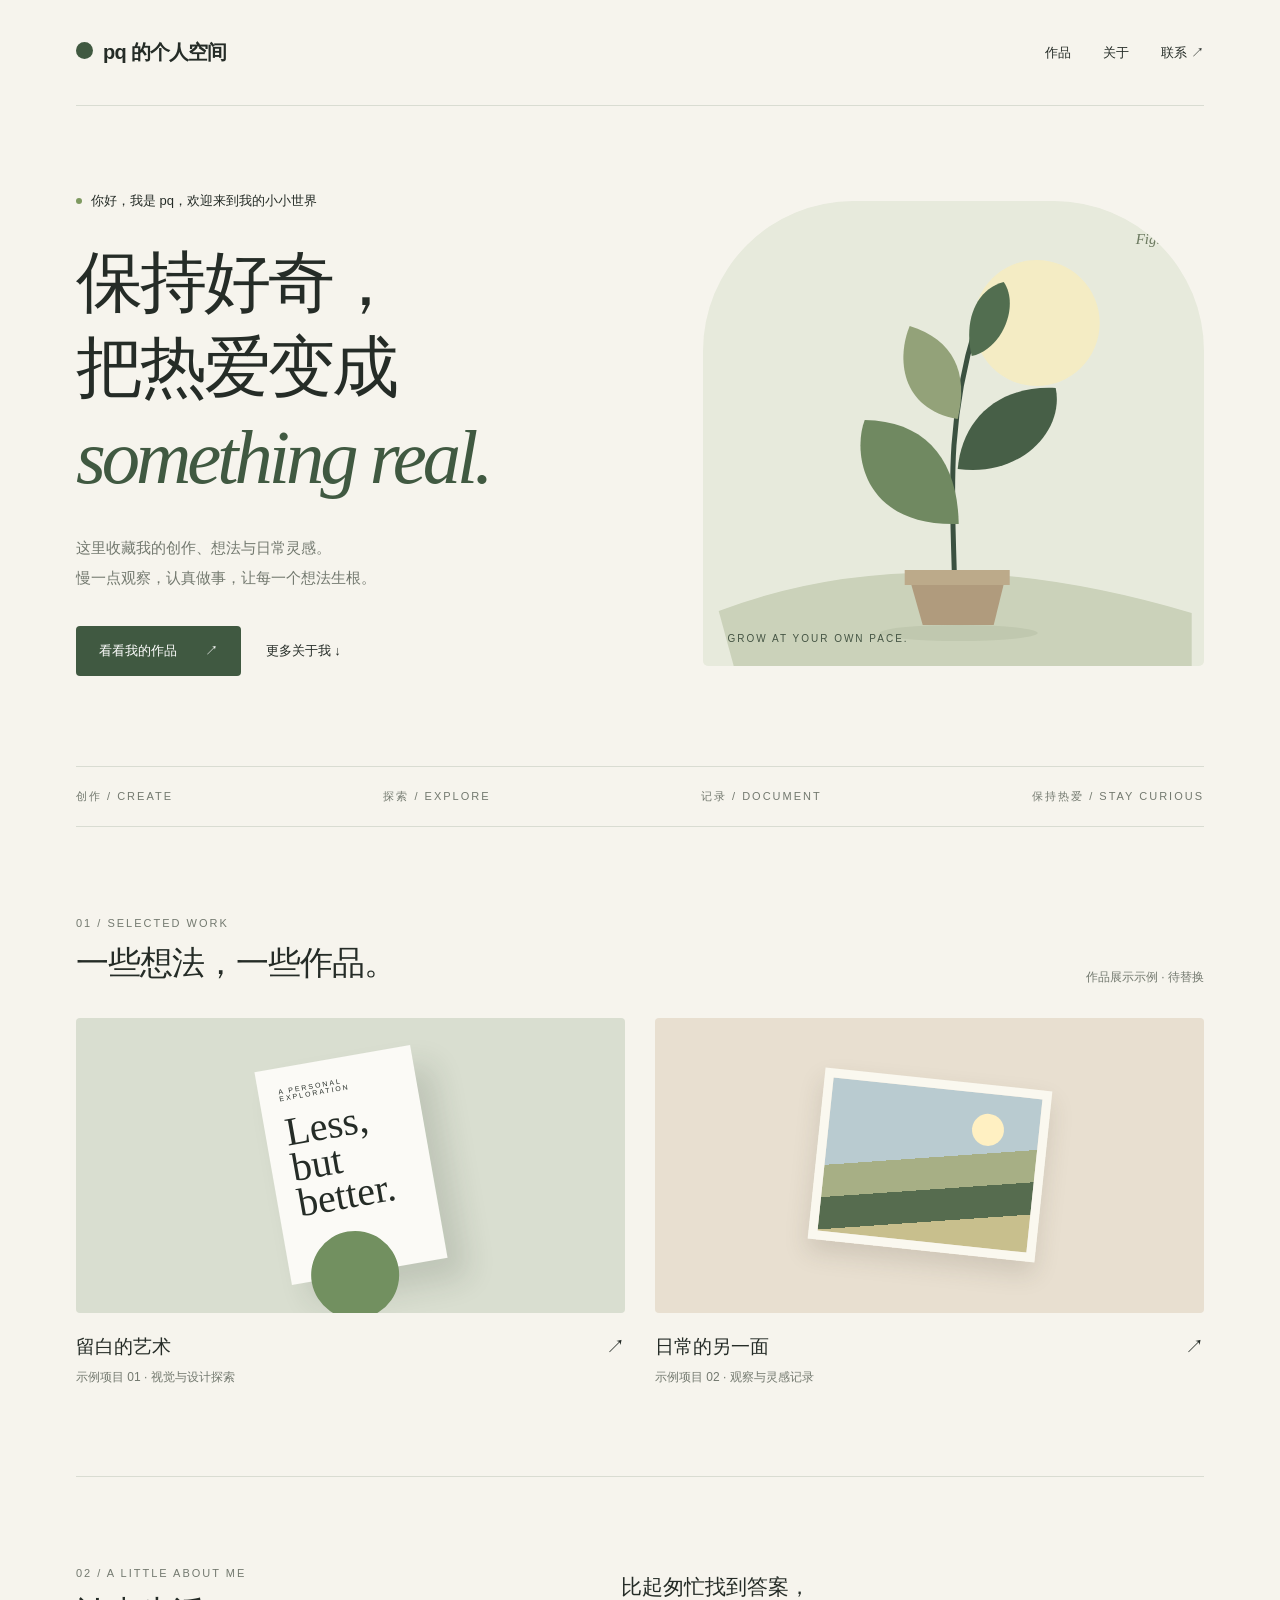
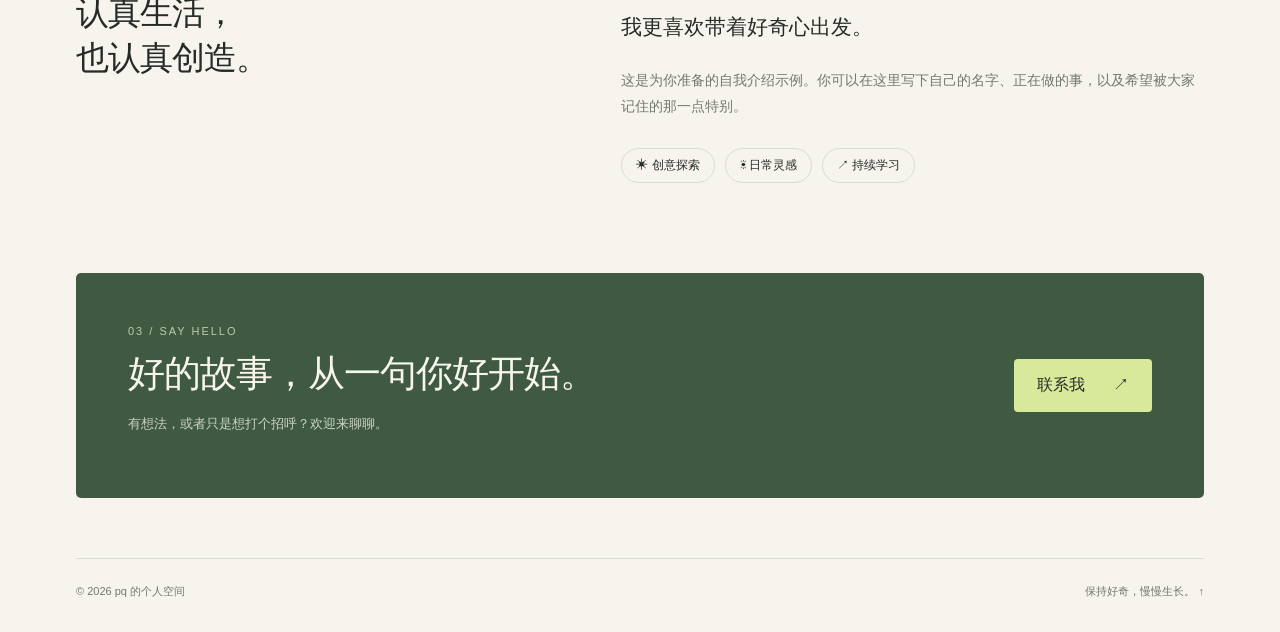
==== index.html @ da423356 "Add files via upload" ====
<!doctype html>
<html lang="zh-CN">
<head><meta charset="UTF-8"><meta name="viewport" content="width=device-width,initial-scale=1"><meta name="description" content="一个关于创作、探索与日常灵感的个人空间。"><title>pq 的个人空间 · 保持好奇</title>
<style>
:root{--paper:#f6f4ed;--ink:#252c27;--muted:#73796f;--line:#d9dcd2;--green:#405941;--lime:#d7e99a}*{box-sizing:border-box}html{scroll-behavior:smooth;scroll-padding-top:35px}body{margin:0;background:var(--paper);color:var(--ink);font-family:Arial,"PingFang SC","Microsoft YaHei",sans-serif}a{color:inherit;text-decoration:none}button{font:inherit;cursor:pointer}a:focus-visible,button:focus-visible{outline:3px solid #7b954c;outline-offset:5px}.wrap{max-width:1240px;margin:auto;padding:0 56px}header{height:106px;display:flex;align-items:center;justify-content:space-between;border-bottom:1px solid var(--line)}.brand{font-size:20px;font-weight:700;letter-spacing:-.8px}.brand span{display:inline-block;width:17px;height:17px;border-radius:50%;background:var(--green);margin-right:10px}nav{display:flex;gap:32px;font-size:13px}nav a:hover{color:#72934d}.hero{padding:86px 0 90px;display:grid;grid-template-columns:1.12fr 1fr;gap:65px;align-items:center}.eyebrow{font-size:11px;letter-spacing:2px;color:var(--muted)}.welcome{display:flex;align-items:center;gap:9px;margin-bottom:30px;font-size:13px}.dot{width:6px;height:6px;border-radius:50%;background:#7e9960}h1{font-weight:500;font-size:clamp(44px,5.2vw,68px);line-height:1.27;letter-spacing:-3px;margin:0 0 27px}h1 em{font-family:Georgia,serif;font-style:italic;color:var(--green);font-size:1.15em;letter-spacing:-4px}.intro{font-size:15px;line-height:1.95;color:var(--muted);max-width:385px}.actions{display:flex;align-items:center;gap:25px;margin-top:34px;font-size:13px}.primary{background:var(--green);color:white;padding:16px 23px;border-radius:4px}.primary:hover{background:#2f452f}.arrow{padding-left:24px}.art{position:relative;height:465px;background:#e7eadc;border-radius:150px 150px 5px 5px;overflow:hidden}.art svg{width:100%;height:100%;display:block}.art-label{position:absolute;bottom:22px;left:25px;font-size:10px;letter-spacing:2px;color:#445443}.art-number{position:absolute;right:25px;top:30px;font:italic 15px Georgia;color:#6b795f}.strip{display:flex;justify-content:space-between;border-top:1px solid var(--line);border-bottom:1px solid var(--line);padding:22px 0;color:var(--muted);font-size:11px;letter-spacing:2px}.section{padding:90px 0}.heading{display:flex;align-items:end;justify-content:space-between;margin-bottom:32px}h2{font-size:33px;font-weight:500;letter-spacing:-1px;margin:12px 0 0}.note{color:var(--muted);font-size:12px}.projects{display:grid;grid-template-columns:1fr 1fr;gap:30px}.project{background:none;border:0;padding:0;text-align:left;color:inherit}.cover{height:295px;position:relative;overflow:hidden;border-radius:4px;transition:transform .3s}.project:hover .cover{transform:translateY(-5px)}.cover-one{background:#d9ded0;display:grid;place-items:center}.poster{background:#fbfaf6;width:158px;height:216px;transform:rotate(-10deg);padding:20px;box-shadow:18px 22px 30px #25332524}.poster .tiny{font-size:7px;letter-spacing:2px}.poster strong{font:40px/.9 Georgia;display:block;margin-top:13px;font-weight:400}.poster .circle{width:88px;height:88px;border-radius:50%;background:#729060;margin-top:18px}.cover-two{background:#e8dfd0;display:grid;place-items:center}.landscape{width:228px;height:172px;border:9px solid #faf8ef;box-shadow:0 12px 25px #433b3226;transform:rotate(6deg);background:linear-gradient(170deg,#b9cbd0 0 46%,#a7af85 46% 63%,#566c4f 63% 80%,#c8bf8d 80%);position:relative}.sun{position:absolute;width:32px;height:32px;background:#fff0c2;border-radius:50%;top:20px;right:35px}.p-title{display:flex;justify-content:space-between;margin:21px 0 9px;font-size:19px}.meta{font-size:12px;color:var(--muted)}.about{display:grid;grid-template-columns:1fr 1.2fr;gap:60px;border-top:1px solid var(--line)}.about-copy{font-size:21px;line-height:1.9;margin:0}.about-copy small{display:block;font-size:14px;color:var(--muted);margin-top:20px}.tags{display:flex;gap:10px;flex-wrap:wrap;margin-top:28px}.tags span{font-size:12px;border:1px solid var(--line);padding:8px 14px;border-radius:30px}.contact{background:var(--green);border-radius:5px;color:#f7f6ec;padding:52px;display:flex;align-items:center;justify-content:space-between;margin-bottom:60px}.contact h2{font-size:37px;margin-bottom:16px}.contact p{font-size:13px;color:#cbd5c4}.contact button{background:var(--lime);color:var(--ink);padding:16px 23px;border:0;border-radius:4px;white-space:nowrap}.contact .eyebrow{color:#bcccb0}footer{padding:25px 0 33px;display:flex;justify-content:space-between;font-size:11px;color:var(--muted);border-top:1px solid var(--line)}dialog{border:1px solid var(--line);border-radius:12px;padding:36px;max-width:500px;width:calc(100% - 40px);background:var(--paper);color:var(--ink)}dialog::backdrop{background:#17201880;backdrop-filter:blur(5px)}dialog h2{font-size:25px}dialog p{font-size:15px;line-height:1.9;color:var(--muted)}.close{float:right;border:0;background:transparent;font-size:25px}.demo{font-size:11px;letter-spacing:1px;color:var(--muted)}@media(max-width:760px){.wrap{padding:0 24px}header{height:80px}nav{gap:20px}.brand{font-size:17px}.hero{grid-template-columns:1fr;padding:50px 0;gap:38px}h1{font-size:49px}.art{height:350px;max-width:430px;width:100%;margin:auto}.strip{font-size:9px;letter-spacing:1px}.section{padding:58px 0}.projects{grid-template-columns:1fr;gap:33px}.cover{height:290px}.about{grid-template-columns:1fr;gap:25px}.about-copy{font-size:19px}.contact{padding:30px;display:block}.contact h2{font-size:29px}.contact button{margin-top:18px}.heading{align-items:start}.heading .note{max-width:96px;line-height:1.6}footer{font-size:10px}.contact{margin-bottom:40px}}@media(prefers-reduced-motion:reduce){html{scroll-behavior:auto}.cover{transition:none}}
</style></head>
<body><div class="wrap"><header><a href="#" class="brand"><span></span>pq 的个人空间</a><nav aria-label="主导航"><a href="#work">作品</a><a href="#about">关于</a><a href="#contact">联系 ↗</a></nav></header>
<main><section class="hero"><div><div class="welcome"><span class="dot"></span>你好，我是 pq，欢迎来到我的小小世界</div><h1>保持好奇，<br>把热爱变成<br><em>something real.</em></h1><p class="intro">这里收藏我的创作、想法与日常灵感。<br>慢一点观察，认真做事，让每一个想法生根。</p><div class="actions"><a class="primary" href="#work">看看我的作品 <span class="arrow">↗</span></a><a href="#about">更多关于我 ↓</a></div></div><div class="art" role="img" aria-label="抽象植物插画：绿色叶片向着一轮淡黄色的太阳生长"><span class="art-number">Fig. 01</span><svg viewBox="0 0 440 465" aria-hidden="true"><circle cx="303" cy="122" r="63" fill="#f4ecc4"/><path d="M-15 410 Q190 332 458 412V465H0Z" fill="#cbd2ba"/><path d="M221 391C220 310 210 230 242 126" fill="none" stroke="#3b5140" stroke-width="5"/><path d="M225 323C127 326 119 250 131 219C194 220 224 261 225 323" fill="#708961"/><path d="M224 268C286 277 331 230 322 187C263 184 228 220 224 268" fill="#475f47"/><path d="M224 218C166 208 163 156 176 125C220 139 235 171 224 218" fill="#93a279"/><path d="M238 155C269 148 286 104 270 81C241 89 230 121 238 155" fill="#526e50"/><path d="M174 371H273L260 424H189Z" fill="#b09b7d"/><path d="M171 369H276V384H171Z" fill="#bcaa8a"/><ellipse cx="225" cy="432" rx="79" ry="8" fill="#afb99e" opacity=".4"/></svg><div class="art-label">GROW AT YOUR OWN PACE.</div></div></section>
<div class="strip"><span>创作 / CREATE</span><span>探索 / EXPLORE</span><span>记录 / DOCUMENT</span><span>保持热爱 / STAY CURIOUS</span></div>
<section class="section" id="work"><div class="heading"><div><div class="eyebrow">01 / SELECTED WORK</div><h2>一些想法，一些作品。</h2></div><span class="note">作品展示示例 · 待替换</span></div><div class="projects"><button class="project" data-project="0"><div class="cover cover-one"><div class="poster"><div class="tiny">A PERSONAL EXPLORATION</div><strong>Less,<br>but better.</strong><div class="circle"></div></div></div><div class="p-title"><span>留白的艺术</span><span>↗</span></div><div class="meta">示例项目 01 · 视觉与设计探索</div></button><button class="project" data-project="1"><div class="cover cover-two"><div class="landscape"><span class="sun"></span></div></div><div class="p-title"><span>日常的另一面</span><span>↗</span></div><div class="meta">示例项目 02 · 观察与灵感记录</div></button></div></section>
<section class="section about" id="about"><div><div class="eyebrow">02 / A LITTLE ABOUT ME</div><h2>认真生活，<br>也认真创造。</h2></div><div><p class="about-copy">比起匆忙找到答案，<br>我更喜欢带着好奇心出发。<small>这是为你准备的自我介绍示例。你可以在这里写下自己的名字、正在做的事，以及希望被大家记住的那一点特别。</small></p><div class="tags"><span>✳ 创意探索</span><span>☀ 日常灵感</span><span>↗ 持续学习</span></div></div></section>
<section class="contact" id="contact"><div><div class="eyebrow">03 / SAY HELLO</div><h2>好的故事，从一句你好开始。</h2><p>有想法，或者只是想打个招呼？欢迎来聊聊。</p></div><button id="contact-button">联系我 <span class="arrow">↗</span></button></section></main><footer><span>© 2026 pq 的个人空间</span><span>保持好奇，慢慢生长。 <a href="#" aria-label="回到顶部">↑</a></span></footer></div>
<dialog id="detail"><button class="close" aria-label="关闭">×</button><div class="demo" id="dialog-label"></div><h2 id="dialog-title"></h2><p id="dialog-copy"></p></dialog><script>
const dialog=document.querySelector('#detail');function show(label,title,copy){document.querySelector('#dialog-label').textContent=label;document.querySelector('#dialog-title').textContent=title;document.querySelector('#dialog-copy').textContent=copy;dialog.showModal()}const projects=[['留白的艺术','这是一张原创排版示意，以纸张、圆形和自然色彩探索简洁的视觉表达。这里可替换成你的真实项目，介绍创作背景、过程与成果。'],['日常的另一面','这是一幅用几何色块呈现风景的示意作品。这里可放入你的摄影、文章或生活记录，让访客了解你观察世界的方式。']];document.querySelectorAll('[data-project]').forEach(b=>b.addEventListener('click',()=>{let p=projects[Number(b.dataset.project)];show('作品展示示例',...p)}));document.querySelector('#contact-button').addEventListener('click',()=>show('SAY HELLO','期待与你联系','联系方式尚未填写。提供你的邮箱或社交主页后，这里就能成为访客联系你的入口。'));document.querySelector('.close').addEventListener('click',()=>dialog.close());dialog.addEventListener('click',e=>{if(e.target===dialog){const r=dialog.getBoundingClientRect();if(e.clientX<r.left||e.clientX>r.right||e.clientY<r.top||e.clientY>r.bottom)dialog.close()}});
</script></body></html>
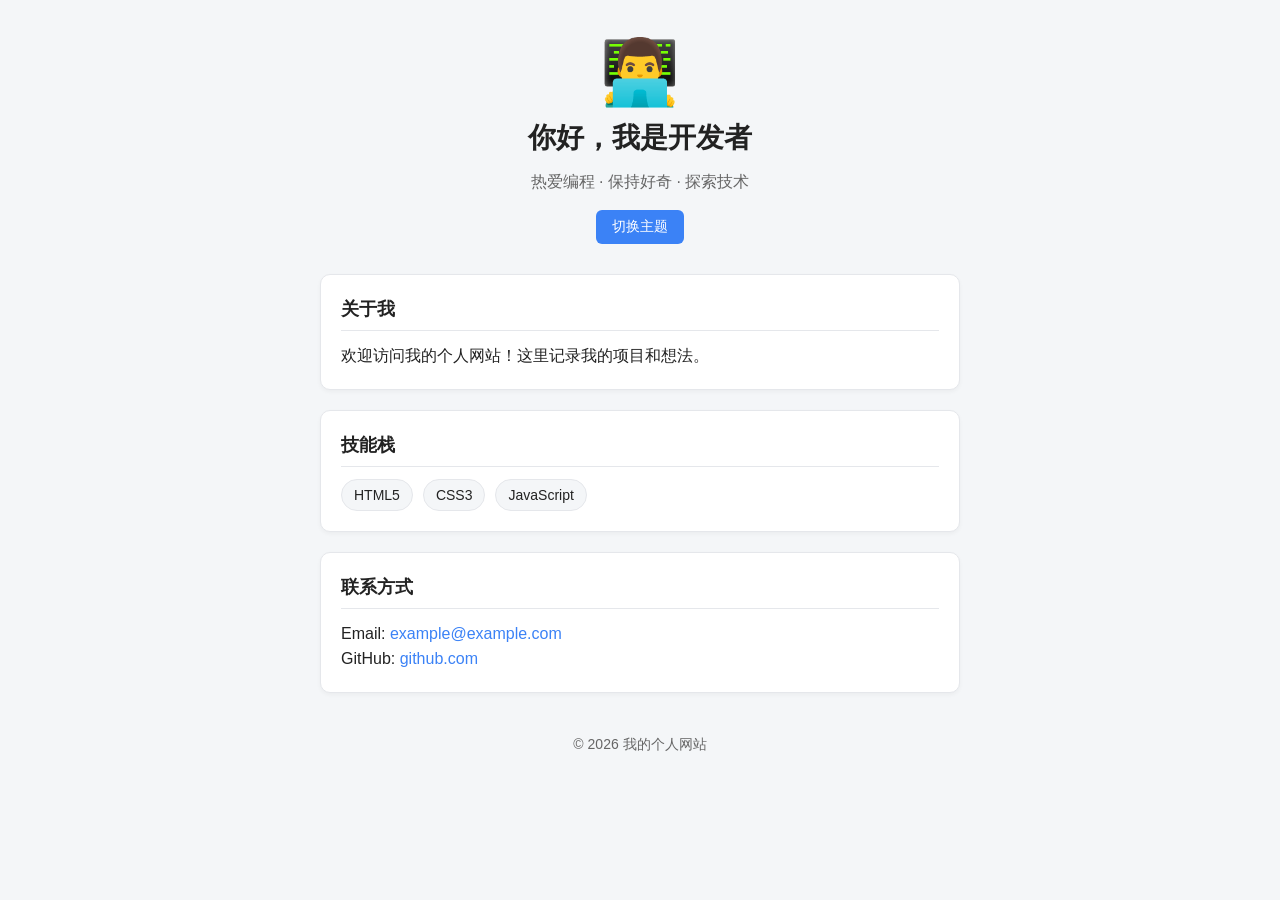
==== commit 15023b7e: "Add files via upload" ====
--- a/index.html
+++ b/index.html
@@ -1,15 +1,47 @@
-<!doctype html>
+<!DOCTYPE html>
 <html lang="zh-CN">
-<head><meta charset="UTF-8"><meta name="viewport" content="width=device-width,initial-scale=1"><meta name="description" content="一个关于创作、探索与日常灵感的个人空间。"><title>pq 的个人空间 · 保持好奇</title>
-<style>
-:root{--paper:#f6f4ed;--ink:#252c27;--muted:#73796f;--line:#d9dcd2;--green:#405941;--lime:#d7e99a}*{box-sizing:border-box}html{scroll-behavior:smooth;scroll-padding-top:35px}body{margin:0;background:var(--paper);color:var(--ink);font-family:Arial,"PingFang SC","Microsoft YaHei",sans-serif}a{color:inherit;text-decoration:none}button{font:inherit;cursor:pointer}a:focus-visible,button:focus-visible{outline:3px solid #7b954c;outline-offset:5px}.wrap{max-width:1240px;margin:auto;padding:0 56px}header{height:106px;display:flex;align-items:center;justify-content:space-between;border-bottom:1px solid var(--line)}.brand{font-size:20px;font-weight:700;letter-spacing:-.8px}.brand span{display:inline-block;width:17px;height:17px;border-radius:50%;background:var(--green);margin-right:10px}nav{display:flex;gap:32px;font-size:13px}nav a:hover{color:#72934d}.hero{padding:86px 0 90px;display:grid;grid-template-columns:1.12fr 1fr;gap:65px;align-items:center}.eyebrow{font-size:11px;letter-spacing:2px;color:var(--muted)}.welcome{display:flex;align-items:center;gap:9px;margin-bottom:30px;font-size:13px}.dot{width:6px;height:6px;border-radius:50%;background:#7e9960}h1{font-weight:500;font-size:clamp(44px,5.2vw,68px);line-height:1.27;letter-spacing:-3px;margin:0 0 27px}h1 em{font-family:Georgia,serif;font-style:italic;color:var(--green);font-size:1.15em;letter-spacing:-4px}.intro{font-size:15px;line-height:1.95;color:var(--muted);max-width:385px}.actions{display:flex;align-items:center;gap:25px;margin-top:34px;font-size:13px}.primary{background:var(--green);color:white;padding:16px 23px;border-radius:4px}.primary:hover{background:#2f452f}.arrow{padding-left:24px}.art{position:relative;height:465px;background:#e7eadc;border-radius:150px 150px 5px 5px;overflow:hidden}.art svg{width:100%;height:100%;display:block}.art-label{position:absolute;bottom:22px;left:25px;font-size:10px;letter-spacing:2px;color:#445443}.art-number{position:absolute;right:25px;top:30px;font:italic 15px Georgia;color:#6b795f}.strip{display:flex;justify-content:space-between;border-top:1px solid var(--line);border-bottom:1px solid var(--line);padding:22px 0;color:var(--muted);font-size:11px;letter-spacing:2px}.section{padding:90px 0}.heading{display:flex;align-items:end;justify-content:space-between;margin-bottom:32px}h2{font-size:33px;font-weight:500;letter-spacing:-1px;margin:12px 0 0}.note{color:var(--muted);font-size:12px}.projects{display:grid;grid-template-columns:1fr 1fr;gap:30px}.project{background:none;border:0;padding:0;text-align:left;color:inherit}.cover{height:295px;position:relative;overflow:hidden;border-radius:4px;transition:transform .3s}.project:hover .cover{transform:translateY(-5px)}.cover-one{background:#d9ded0;display:grid;place-items:center}.poster{background:#fbfaf6;width:158px;height:216px;transform:rotate(-10deg);padding:20px;box-shadow:18px 22px 30px #25332524}.poster .tiny{font-size:7px;letter-spacing:2px}.poster strong{font:40px/.9 Georgia;display:block;margin-top:13px;font-weight:400}.poster .circle{width:88px;height:88px;border-radius:50%;background:#729060;margin-top:18px}.cover-two{background:#e8dfd0;display:grid;place-items:center}.landscape{width:228px;height:172px;border:9px solid #faf8ef;box-shadow:0 12px 25px #433b3226;transform:rotate(6deg);background:linear-gradient(170deg,#b9cbd0 0 46%,#a7af85 46% 63%,#566c4f 63% 80%,#c8bf8d 80%);position:relative}.sun{position:absolute;width:32px;height:32px;background:#fff0c2;border-radius:50%;top:20px;right:35px}.p-title{display:flex;justify-content:space-between;margin:21px 0 9px;font-size:19px}.meta{font-size:12px;color:var(--muted)}.about{display:grid;grid-template-columns:1fr 1.2fr;gap:60px;border-top:1px solid var(--line)}.about-copy{font-size:21px;line-height:1.9;margin:0}.about-copy small{display:block;font-size:14px;color:var(--muted);margin-top:20px}.tags{display:flex;gap:10px;flex-wrap:wrap;margin-top:28px}.tags span{font-size:12px;border:1px solid var(--line);padding:8px 14px;border-radius:30px}.contact{background:var(--green);border-radius:5px;color:#f7f6ec;padding:52px;display:flex;align-items:center;justify-content:space-between;margin-bottom:60px}.contact h2{font-size:37px;margin-bottom:16px}.contact p{font-size:13px;color:#cbd5c4}.contact button{background:var(--lime);color:var(--ink);padding:16px 23px;border:0;border-radius:4px;white-space:nowrap}.contact .eyebrow{color:#bcccb0}footer{padding:25px 0 33px;display:flex;justify-content:space-between;font-size:11px;color:var(--muted);border-top:1px solid var(--line)}dialog{border:1px solid var(--line);border-radius:12px;padding:36px;max-width:500px;width:calc(100% - 40px);background:var(--paper);color:var(--ink)}dialog::backdrop{background:#17201880;backdrop-filter:blur(5px)}dialog h2{font-size:25px}dialog p{font-size:15px;line-height:1.9;color:var(--muted)}.close{float:right;border:0;background:transparent;font-size:25px}.demo{font-size:11px;letter-spacing:1px;color:var(--muted)}@media(max-width:760px){.wrap{padding:0 24px}header{height:80px}nav{gap:20px}.brand{font-size:17px}.hero{grid-template-columns:1fr;padding:50px 0;gap:38px}h1{font-size:49px}.art{height:350px;max-width:430px;width:100%;margin:auto}.strip{font-size:9px;letter-spacing:1px}.section{padding:58px 0}.projects{grid-template-columns:1fr;gap:33px}.cover{height:290px}.about{grid-template-columns:1fr;gap:25px}.about-copy{font-size:19px}.contact{padding:30px;display:block}.contact h2{font-size:29px}.contact button{margin-top:18px}.heading{align-items:start}.heading .note{max-width:96px;line-height:1.6}footer{font-size:10px}.contact{margin-bottom:40px}}@media(prefers-reduced-motion:reduce){html{scroll-behavior:auto}.cover{transition:none}}
-</style></head>
-<body><div class="wrap"><header><a href="#" class="brand"><span></span>pq 的个人空间</a><nav aria-label="主导航"><a href="#work">作品</a><a href="#about">关于</a><a href="#contact">联系 ↗</a></nav></header>
-<main><section class="hero"><div><div class="welcome"><span class="dot"></span>你好，我是 pq，欢迎来到我的小小世界</div><h1>保持好奇，<br>把热爱变成<br><em>something real.</em></h1><p class="intro">这里收藏我的创作、想法与日常灵感。<br>慢一点观察，认真做事，让每一个想法生根。</p><div class="actions"><a class="primary" href="#work">看看我的作品 <span class="arrow">↗</span></a><a href="#about">更多关于我 ↓</a></div></div><div class="art" role="img" aria-label="抽象植物插画：绿色叶片向着一轮淡黄色的太阳生长"><span class="art-number">Fig. 01</span><svg viewBox="0 0 440 465" aria-hidden="true"><circle cx="303" cy="122" r="63" fill="#f4ecc4"/><path d="M-15 410 Q190 332 458 412V465H0Z" fill="#cbd2ba"/><path d="M221 391C220 310 210 230 242 126" fill="none" stroke="#3b5140" stroke-width="5"/><path d="M225 323C127 326 119 250 131 219C194 220 224 261 225 323" fill="#708961"/><path d="M224 268C286 277 331 230 322 187C263 184 228 220 224 268" fill="#475f47"/><path d="M224 218C166 208 163 156 176 125C220 139 235 171 224 218" fill="#93a279"/><path d="M238 155C269 148 286 104 270 81C241 89 230 121 238 155" fill="#526e50"/><path d="M174 371H273L260 424H189Z" fill="#b09b7d"/><path d="M171 369H276V384H171Z" fill="#bcaa8a"/><ellipse cx="225" cy="432" rx="79" ry="8" fill="#afb99e" opacity=".4"/></svg><div class="art-label">GROW AT YOUR OWN PACE.</div></div></section>
-<div class="strip"><span>创作 / CREATE</span><span>探索 / EXPLORE</span><span>记录 / DOCUMENT</span><span>保持热爱 / STAY CURIOUS</span></div>
-<section class="section" id="work"><div class="heading"><div><div class="eyebrow">01 / SELECTED WORK</div><h2>一些想法，一些作品。</h2></div><span class="note">作品展示示例 · 待替换</span></div><div class="projects"><button class="project" data-project="0"><div class="cover cover-one"><div class="poster"><div class="tiny">A PERSONAL EXPLORATION</div><strong>Less,<br>but better.</strong><div class="circle"></div></div></div><div class="p-title"><span>留白的艺术</span><span>↗</span></div><div class="meta">示例项目 01 · 视觉与设计探索</div></button><button class="project" data-project="1"><div class="cover cover-two"><div class="landscape"><span class="sun"></span></div></div><div class="p-title"><span>日常的另一面</span><span>↗</span></div><div class="meta">示例项目 02 · 观察与灵感记录</div></button></div></section>
-<section class="section about" id="about"><div><div class="eyebrow">02 / A LITTLE ABOUT ME</div><h2>认真生活，<br>也认真创造。</h2></div><div><p class="about-copy">比起匆忙找到答案，<br>我更喜欢带着好奇心出发。<small>这是为你准备的自我介绍示例。你可以在这里写下自己的名字、正在做的事，以及希望被大家记住的那一点特别。</small></p><div class="tags"><span>✳ 创意探索</span><span>☀ 日常灵感</span><span>↗ 持续学习</span></div></div></section>
-<section class="contact" id="contact"><div><div class="eyebrow">03 / SAY HELLO</div><h2>好的故事，从一句你好开始。</h2><p>有想法，或者只是想打个招呼？欢迎来聊聊。</p></div><button id="contact-button">联系我 <span class="arrow">↗</span></button></section></main><footer><span>© 2026 pq 的个人空间</span><span>保持好奇，慢慢生长。 <a href="#" aria-label="回到顶部">↑</a></span></footer></div>
-<dialog id="detail"><button class="close" aria-label="关闭">×</button><div class="demo" id="dialog-label"></div><h2 id="dialog-title"></h2><p id="dialog-copy"></p></dialog><script>
-const dialog=document.querySelector('#detail');function show(label,title,copy){document.querySelector('#dialog-label').textContent=label;document.querySelector('#dialog-title').textContent=title;document.querySelector('#dialog-copy').textContent=copy;dialog.showModal()}const projects=[['留白的艺术','这是一张原创排版示意，以纸张、圆形和自然色彩探索简洁的视觉表达。这里可替换成你的真实项目，介绍创作背景、过程与成果。'],['日常的另一面','这是一幅用几何色块呈现风景的示意作品。这里可放入你的摄影、文章或生活记录，让访客了解你观察世界的方式。']];document.querySelectorAll('[data-project]').forEach(b=>b.addEventListener('click',()=>{let p=projects[Number(b.dataset.project)];show('作品展示示例',...p)}));document.querySelector('#contact-button').addEventListener('click',()=>show('SAY HELLO','期待与你联系','联系方式尚未填写。提供你的邮箱或社交主页后，这里就能成为访客联系你的入口。'));document.querySelector('.close').addEventListener('click',()=>dialog.close());dialog.addEventListener('click',e=>{if(e.target===dialog){const r=dialog.getBoundingClientRect();if(e.clientX<r.left||e.clientX>r.right||e.clientY<r.top||e.clientY>r.bottom)dialog.close()}});
-</script></body></html>
+<head>
+  <meta charset="UTF-8">
+  <meta name="viewport" content="width=device-width, initial-scale=1.0">
+  <title>个人主页</title>
+  <link rel="stylesheet" href="style.css">
+</head>
+<body>
+  <div class="container">
+    <header class="profile">
+      <div class="avatar">👨‍💻</div>
+      <h1 id="name">你好，我是开发者</h1>
+      <p class="tagline">热爱编程 · 保持好奇 · 探索技术</p>
+      <button id="themeToggle" class="btn">切换主题</button>
+    </header>
+
+    <main>
+      <section class="card">
+        <h2>关于我</h2>
+        <p>欢迎访问我的个人网站！这里记录我的项目和想法。</p>
+      </section>
+
+      <section class="card">
+        <h2>技能栈</h2>
+        <ul class="skills">
+          <li>HTML5</li>
+          <li>CSS3</li>
+          <li>JavaScript</li>
+        </ul>
+      </section>
+
+      <section class="card">
+        <h2>联系方式</h2>
+        <p>Email: <a href="mailto:example@example.com">example@example.com</a></p>
+        <p>GitHub: <a href="https://github.com" target="_blank" rel="noopener noreferrer">github.com</a></p>
+      </section>
+    </main>
+
+    <footer>
+      <p>&copy; <span id="year"></span> 我的个人网站</p>
+    </footer>
+  </div>
+
+  <script src="script.js"></script>
+</body>
+</html>
--- a/style.css
+++ b/style.css
@@ -0,0 +1,123 @@
+:root {
+  --bg-color: #f4f6f8;
+  --card-bg: #ffffff;
+  --text-color: #222222;
+  --text-secondary: #666666;
+  --accent-color: #3b82f6;
+  --accent-hover: #2563eb;
+  --border-color: #e5e7eb;
+}
+
+[data-theme="dark"] {
+  --bg-color: #0f172a;
+  --card-bg: #1e293b;
+  --text-color: #f8fafc;
+  --text-secondary: #94a3b8;
+  --accent-color: #60a5fa;
+  --accent-hover: #93c5fd;
+  --border-color: #334155;
+}
+
+* {
+  box-sizing: border-box;
+  margin: 0;
+  padding: 0;
+}
+
+body {
+  font-family: -apple-system, BlinkMacSystemFont, "Segoe UI", Roboto, "Helvetica Neue", Arial, sans-serif;
+  background-color: var(--bg-color);
+  color: var(--text-color);
+  line-height: 1.6;
+  transition: background-color 0.3s, color 0.3s;
+}
+
+.container {
+  max-width: 680px;
+  margin: 40px auto;
+  padding: 0 20px;
+}
+
+.profile {
+  text-align: center;
+  margin-bottom: 30px;
+}
+
+.avatar {
+  font-size: 64px;
+  line-height: 1;
+  margin-bottom: 12px;
+}
+
+.profile h1 {
+  font-size: 28px;
+  margin-bottom: 8px;
+}
+
+.tagline {
+  color: var(--text-secondary);
+  margin-bottom: 16px;
+}
+
+.btn {
+  background-color: var(--accent-color);
+  color: #ffffff;
+  border: none;
+  border-radius: 6px;
+  padding: 8px 16px;
+  font-size: 14px;
+  cursor: pointer;
+  transition: background-color 0.2s;
+}
+
+.btn:hover {
+  background-color: var(--accent-hover);
+}
+
+.card {
+  background-color: var(--card-bg);
+  border: 1px solid var(--border-color);
+  border-radius: 10px;
+  padding: 20px;
+  margin-bottom: 20px;
+  box-shadow: 0 2px 4px rgba(0, 0, 0, 0.04);
+}
+
+.card h2 {
+  font-size: 18px;
+  margin-bottom: 12px;
+  border-bottom: 1px solid var(--border-color);
+  padding-bottom: 6px;
+}
+
+.skills {
+  list-style: none;
+  display: flex;
+  gap: 10px;
+  flex-wrap: wrap;
+}
+
+.skills li {
+  background-color: var(--bg-color);
+  border: 1px solid var(--border-color);
+  padding: 4px 12px;
+  border-radius: 16px;
+  font-size: 14px;
+}
+
+a {
+  color: var(--accent-color);
+  text-decoration: none;
+}
+
+a:hover {
+  text-decoration: underline;
+}
+
+footer {
+  text-align: center;
+  color: var(--text-secondary);
+  font-size: 14px;
+  margin-top: 40px;
+  padding-bottom: 20px;
+}
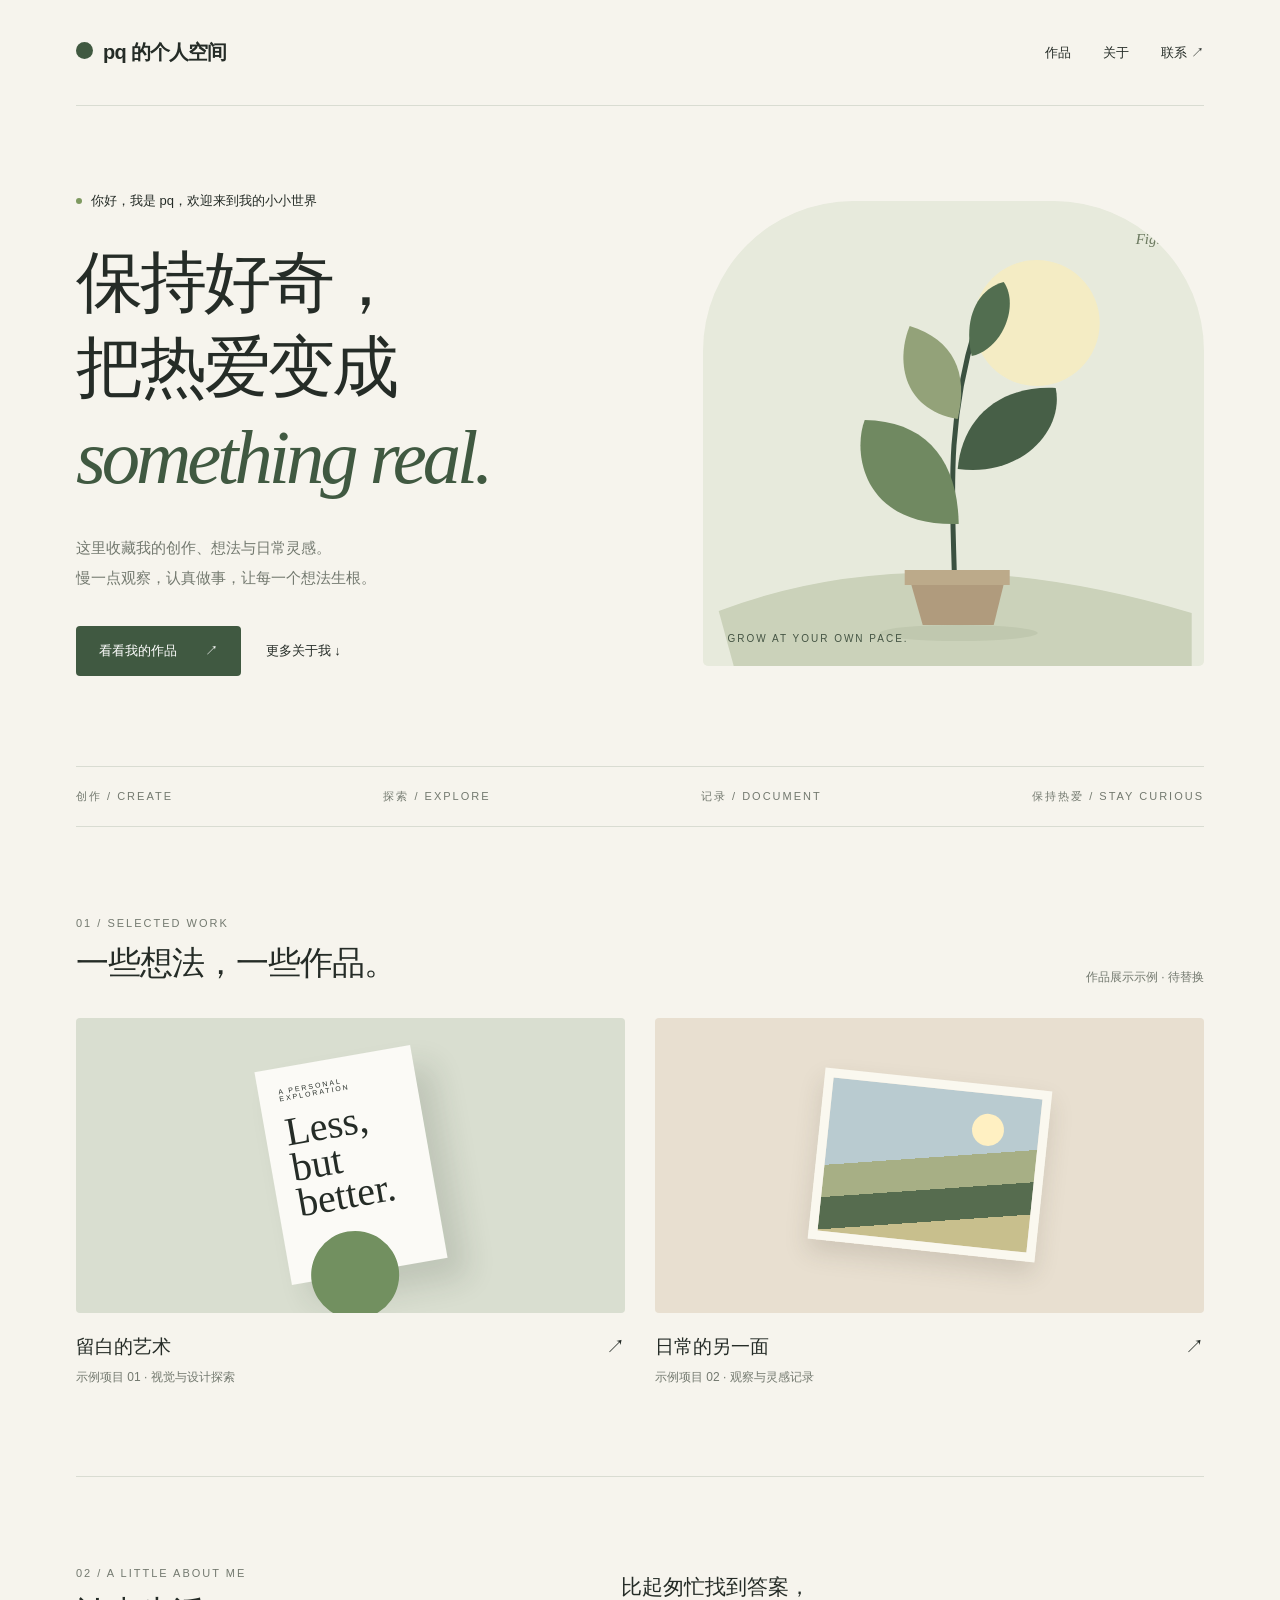
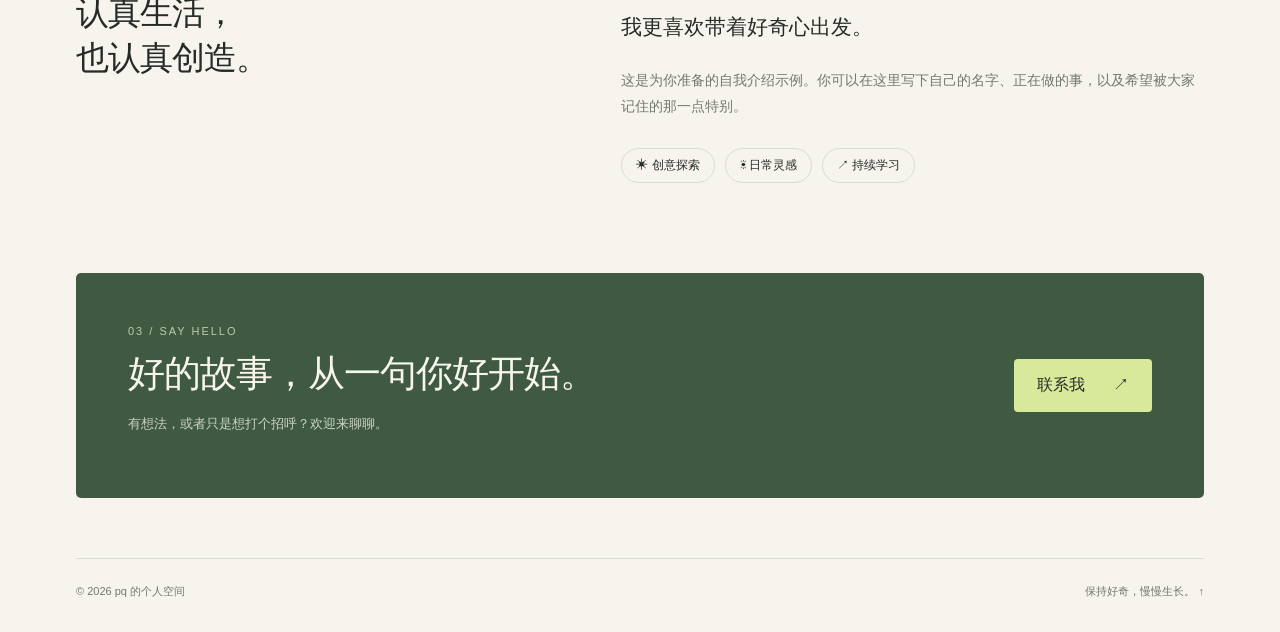
==== commit 79074343: "Add files via upload" ====
--- a/index.html
+++ b/index.html
@@ -1,47 +1,11 @@
-<!DOCTYPE html>
+<!doctype html>
 <html lang="zh-CN">
-<head>
-  <meta charset="UTF-8">
-  <meta name="viewport" content="width=device-width, initial-scale=1.0">
-  <title>个人主页</title>
-  <link rel="stylesheet" href="style.css">
-</head>
-<body>
-  <div class="container">
-    <header class="profile">
-      <div class="avatar">👨‍💻</div>
-      <h1 id="name">你好，我是开发者</h1>
-      <p class="tagline">热爱编程 · 保持好奇 · 探索技术</p>
-      <button id="themeToggle" class="btn">切换主题</button>
-    </header>
-
-    <main>
-      <section class="card">
-        <h2>关于我</h2>
-        <p>欢迎访问我的个人网站！这里记录我的项目和想法。</p>
-      </section>
-
-      <section class="card">
-        <h2>技能栈</h2>
-        <ul class="skills">
-          <li>HTML5</li>
-          <li>CSS3</li>
-          <li>JavaScript</li>
-        </ul>
-      </section>
-
-      <section class="card">
-        <h2>联系方式</h2>
-        <p>Email: <a href="mailto:example@example.com">example@example.com</a></p>
-        <p>GitHub: <a href="https://github.com" target="_blank" rel="noopener noreferrer">github.com</a></p>
-      </section>
-    </main>
-
-    <footer>
-      <p>&copy; <span id="year"></span> 我的个人网站</p>
-    </footer>
-  </div>
-
-  <script src="script.js"></script>
-</body>
-</html>
+<head><meta charset="UTF-8"><meta name="viewport" content="width=device-width,initial-scale=1"><meta name="description" content="一个关于创作、探索与日常灵感的个人空间。"><title>pq 的个人空间 · 保持好奇</title>
+<link rel="stylesheet" href="style.css"></head>
+<body><div class="wrap"><header><a href="#" class="brand"><span></span>pq 的个人空间</a><nav aria-label="主导航"><a href="#work">作品</a><a href="#about">关于</a><a href="#contact">联系 ↗</a></nav></header>
+<main><section class="hero"><div><div class="welcome"><span class="dot"></span>你好，我是 pq，欢迎来到我的小小世界</div><h1>保持好奇，<br>把热爱变成<br><em>something real.</em></h1><p class="intro">这里收藏我的创作、想法与日常灵感。<br>慢一点观察，认真做事，让每一个想法生根。</p><div class="actions"><a class="primary" href="#work">看看我的作品 <span class="arrow">↗</span></a><a href="#about">更多关于我 ↓</a></div></div><div class="art" role="img" aria-label="抽象植物插画：绿色叶片向着一轮淡黄色的太阳生长"><span class="art-number">Fig. 01</span><svg viewBox="0 0 440 465" aria-hidden="true"><circle cx="303" cy="122" r="63" fill="#f4ecc4"/><path d="M-15 410 Q190 332 458 412V465H0Z" fill="#cbd2ba"/><path d="M221 391C220 310 210 230 242 126" fill="none" stroke="#3b5140" stroke-width="5"/><path d="M225 323C127 326 119 250 131 219C194 220 224 261 225 323" fill="#708961"/><path d="M224 268C286 277 331 230 322 187C263 184 228 220 224 268" fill="#475f47"/><path d="M224 218C166 208 163 156 176 125C220 139 235 171 224 218" fill="#93a279"/><path d="M238 155C269 148 286 104 270 81C241 89 230 121 238 155" fill="#526e50"/><path d="M174 371H273L260 424H189Z" fill="#b09b7d"/><path d="M171 369H276V384H171Z" fill="#bcaa8a"/><ellipse cx="225" cy="432" rx="79" ry="8" fill="#afb99e" opacity=".4"/></svg><div class="art-label">GROW AT YOUR OWN PACE.</div></div></section>
+<div class="strip"><span>创作 / CREATE</span><span>探索 / EXPLORE</span><span>记录 / DOCUMENT</span><span>保持热爱 / STAY CURIOUS</span></div>
+<section class="section" id="work"><div class="heading"><div><div class="eyebrow">01 / SELECTED WORK</div><h2>一些想法，一些作品。</h2></div><span class="note">作品展示示例 · 待替换</span></div><div class="projects"><button class="project" data-project="0"><div class="cover cover-one"><div class="poster"><div class="tiny">A PERSONAL EXPLORATION</div><strong>Less,<br>but better.</strong><div class="circle"></div></div></div><div class="p-title"><span>留白的艺术</span><span>↗</span></div><div class="meta">示例项目 01 · 视觉与设计探索</div></button><button class="project" data-project="1"><div class="cover cover-two"><div class="landscape"><span class="sun"></span></div></div><div class="p-title"><span>日常的另一面</span><span>↗</span></div><div class="meta">示例项目 02 · 观察与灵感记录</div></button></div></section>
+<section class="section about" id="about"><div><div class="eyebrow">02 / A LITTLE ABOUT ME</div><h2>认真生活，<br>也认真创造。</h2></div><div><p class="about-copy">比起匆忙找到答案，<br>我更喜欢带着好奇心出发。<small>这是为你准备的自我介绍示例。你可以在这里写下自己的名字、正在做的事，以及希望被大家记住的那一点特别。</small></p><div class="tags"><span>✳ 创意探索</span><span>☀ 日常灵感</span><span>↗ 持续学习</span></div></div></section>
+<section class="contact" id="contact"><div><div class="eyebrow">03 / SAY HELLO</div><h2>好的故事，从一句你好开始。</h2><p>有想法，或者只是想打个招呼？欢迎来聊聊。</p></div><button id="contact-button">联系我 <span class="arrow">↗</span></button></section></main><footer><span>© 2026 pq 的个人空间</span><span>保持好奇，慢慢生长。 <a href="#" aria-label="回到顶部">↑</a></span></footer></div>
+<dialog id="detail"><button class="close" aria-label="关闭">×</button><div class="demo" id="dialog-label"></div><h2 id="dialog-title"></h2><p id="dialog-copy"></p></dialog><script src="script.js" defer></script></body></html>
--- a/style.css
+++ b/style.css
@@ -1,123 +1 @@
-:root {
-  --bg-color: #f4f6f8;
-  --card-bg: #ffffff;
-  --text-color: #222222;
-  --text-secondary: #666666;
-  --accent-color: #3b82f6;
-  --accent-hover: #2563eb;
-  --border-color: #e5e7eb;
-}
-
-[data-theme="dark"] {
-  --bg-color: #0f172a;
-  --card-bg: #1e293b;
-  --text-color: #f8fafc;
-  --text-secondary: #94a3b8;
-  --accent-color: #60a5fa;
-  --accent-hover: #93c5fd;
-  --border-color: #334155;
-}
-
-* {
-  box-sizing: border-box;
-  margin: 0;
-  padding: 0;
-}
-
-body {
-  font-family: -apple-system, BlinkMacSystemFont, "Segoe UI", Roboto, "Helvetica Neue", Arial, sans-serif;
-  background-color: var(--bg-color);
-  color: var(--text-color);
-  line-height: 1.6;
-  transition: background-color 0.3s, color 0.3s;
-}
-
-.container {
-  max-width: 680px;
-  margin: 40px auto;
-  padding: 0 20px;
-}
-
-.profile {
-  text-align: center;
-  margin-bottom: 30px;
-}
-
-.avatar {
-  font-size: 64px;
-  line-height: 1;
-  margin-bottom: 12px;
-}
-
-.profile h1 {
-  font-size: 28px;
-  margin-bottom: 8px;
-}
-
-.tagline {
-  color: var(--text-secondary);
-  margin-bottom: 16px;
-}
-
-.btn {
-  background-color: var(--accent-color);
-  color: #ffffff;
-  border: none;
-  border-radius: 6px;
-  padding: 8px 16px;
-  font-size: 14px;
-  cursor: pointer;
-  transition: background-color 0.2s;
-}
-
-.btn:hover {
-  background-color: var(--accent-hover);
-}
-
-.card {
-  background-color: var(--card-bg);
-  border: 1px solid var(--border-color);
-  border-radius: 10px;
-  padding: 20px;
-  margin-bottom: 20px;
-  box-shadow: 0 2px 4px rgba(0, 0, 0, 0.04);
-}
-
-.card h2 {
-  font-size: 18px;
-  margin-bottom: 12px;
-  border-bottom: 1px solid var(--border-color);
-  padding-bottom: 6px;
-}
-
-.skills {
-  list-style: none;
-  display: flex;
-  gap: 10px;
-  flex-wrap: wrap;
-}
-
-.skills li {
-  background-color: var(--bg-color);
-  border: 1px solid var(--border-color);
-  padding: 4px 12px;
-  border-radius: 16px;
-  font-size: 14px;
-}
-
-a {
-  color: var(--accent-color);
-  text-decoration: none;
-}
-
-a:hover {
-  text-decoration: underline;
-}
-
-footer {
-  text-align: center;
-  color: var(--text-secondary);
-  font-size: 14px;
-  margin-top: 40px;
-  padding-bottom: 20px;
-}
+:root{--paper:#f6f4ed;--ink:#252c27;--muted:#73796f;--line:#d9dcd2;--green:#405941;--lime:#d7e99a}*{box-sizing:border-box}html{scroll-behavior:smooth;scroll-padding-top:35px}body{margin:0;background:var(--paper);color:var(--ink);font-family:Arial,"PingFang SC","Microsoft YaHei",sans-serif}a{color:inherit;text-decoration:none}button{font:inherit;cursor:pointer}a:focus-visible,button:focus-visible{outline:3px solid #7b954c;outline-offset:5px}.wrap{max-width:1240px;margin:auto;padding:0 56px}header{height:106px;display:flex;align-items:center;justify-content:space-between;border-bottom:1px solid var(--line)}.brand{font-size:20px;font-weight:700;letter-spacing:-.8px}.brand span{display:inline-block;width:17px;height:17px;border-radius:50%;background:var(--green);margin-right:10px}nav{display:flex;gap:32px;font-size:13px}nav a:hover{color:#72934d}.hero{padding:86px 0 90px;display:grid;grid-template-columns:1.12fr 1fr;gap:65px;align-items:center}.eyebrow{font-size:11px;letter-spacing:2px;color:var(--muted)}.welcome{display:flex;align-items:center;gap:9px;margin-bottom:30px;font-size:13px}.dot{width:6px;height:6px;border-radius:50%;background:#7e9960}h1{font-weight:500;font-size:clamp(44px,5.2vw,68px);line-height:1.27;letter-spacing:-3px;margin:0 0 27px}h1 em{font-family:Georgia,serif;font-style:italic;color:var(--green);font-size:1.15em;letter-spacing:-4px}.intro{font-size:15px;line-height:1.95;color:var(--muted);max-width:385px}.actions{display:flex;align-items:center;gap:25px;margin-top:34px;font-size:13px}.primary{background:var(--green);color:white;padding:16px 23px;border-radius:4px}.primary:hover{background:#2f452f}.arrow{padding-left:24px}.art{position:relative;height:465px;background:#e7eadc;border-radius:150px 150px 5px 5px;overflow:hidden}.art svg{width:100%;height:100%;display:block}.art-label{position:absolute;bottom:22px;left:25px;font-size:10px;letter-spacing:2px;color:#445443}.art-number{position:absolute;right:25px;top:30px;font:italic 15px Georgia;color:#6b795f}.strip{display:flex;justify-content:space-between;border-top:1px solid var(--line);border-bottom:1px solid var(--line);padding:22px 0;color:var(--muted);font-size:11px;letter-spacing:2px}.section{padding:90px 0}.heading{display:flex;align-items:end;justify-content:space-between;margin-bottom:32px}h2{font-size:33px;font-weight:500;letter-spacing:-1px;margin:12px 0 0}.note{color:var(--muted);font-size:12px}.projects{display:grid;grid-template-columns:1fr 1fr;gap:30px}.project{background:none;border:0;padding:0;text-align:left;color:inherit}.cover{height:295px;position:relative;overflow:hidden;border-radius:4px;transition:transform .3s}.project:hover .cover{transform:translateY(-5px)}.cover-one{background:#d9ded0;display:grid;place-items:center}.poster{background:#fbfaf6;width:158px;height:216px;transform:rotate(-10deg);padding:20px;box-shadow:18px 22px 30px #25332524}.poster .tiny{font-size:7px;letter-spacing:2px}.poster strong{font:40px/.9 Georgia;display:block;margin-top:13px;font-weight:400}.poster .circle{width:88px;height:88px;border-radius:50%;background:#729060;margin-top:18px}.cover-two{background:#e8dfd0;display:grid;place-items:center}.landscape{width:228px;height:172px;border:9px solid #faf8ef;box-shadow:0 12px 25px #433b3226;transform:rotate(6deg);background:linear-gradient(170deg,#b9cbd0 0 46%,#a7af85 46% 63%,#566c4f 63% 80%,#c8bf8d 80%);position:relative}.sun{position:absolute;width:32px;height:32px;background:#fff0c2;border-radius:50%;top:20px;right:35px}.p-title{display:flex;justify-content:space-between;margin:21px 0 9px;font-size:19px}.meta{font-size:12px;color:var(--muted)}.about{display:grid;grid-template-columns:1fr 1.2fr;gap:60px;border-top:1px solid var(--line)}.about-copy{font-size:21px;line-height:1.9;margin:0}.about-copy small{display:block;font-size:14px;color:var(--muted);margin-top:20px}.tags{display:flex;gap:10px;flex-wrap:wrap;margin-top:28px}.tags span{font-size:12px;border:1px solid var(--line);padding:8px 14px;border-radius:30px}.contact{background:var(--green);border-radius:5px;color:#f7f6ec;padding:52px;display:flex;align-items:center;justify-content:space-between;margin-bottom:60px}.contact h2{font-size:37px;margin-bottom:16px}.contact p{font-size:13px;color:#cbd5c4}.contact button{background:var(--lime);color:var(--ink);padding:16px 23px;border:0;border-radius:4px;white-space:nowrap}.contact .eyebrow{color:#bcccb0}footer{padding:25px 0 33px;display:flex;justify-content:space-between;font-size:11px;color:var(--muted);border-top:1px solid var(--line)}dialog{border:1px solid var(--line);border-radius:12px;padding:36px;max-width:500px;width:calc(100% - 40px);background:var(--paper);color:var(--ink)}dialog::backdrop{background:#17201880;backdrop-filter:blur(5px)}dialog h2{font-size:25px}dialog p{font-size:15px;line-height:1.9;color:var(--muted)}.close{float:right;border:0;background:transparent;font-size:25px}.demo{font-size:11px;letter-spacing:1px;color:var(--muted)}@media(max-width:760px){.wrap{padding:0 24px}header{height:80px}nav{gap:20px}.brand{font-size:17px}.hero{grid-template-columns:1fr;padding:50px 0;gap:38px}h1{font-size:49px}.art{height:350px;max-width:430px;width:100%;margin:auto}.strip{font-size:9px;letter-spacing:1px}.section{padding:58px 0}.projects{grid-template-columns:1fr;gap:33px}.cover{height:290px}.about{grid-template-columns:1fr;gap:25px}.about-copy{font-size:19px}.contact{padding:30px;display:block}.contact h2{font-size:29px}.contact button{margin-top:18px}.heading{align-items:start}.heading .note{max-width:96px;line-height:1.6}footer{font-size:10px}.contact{margin-bottom:40px}}@media(prefers-reduced-motion:reduce){html{scroll-behavior:auto}.cover{transition:none}}
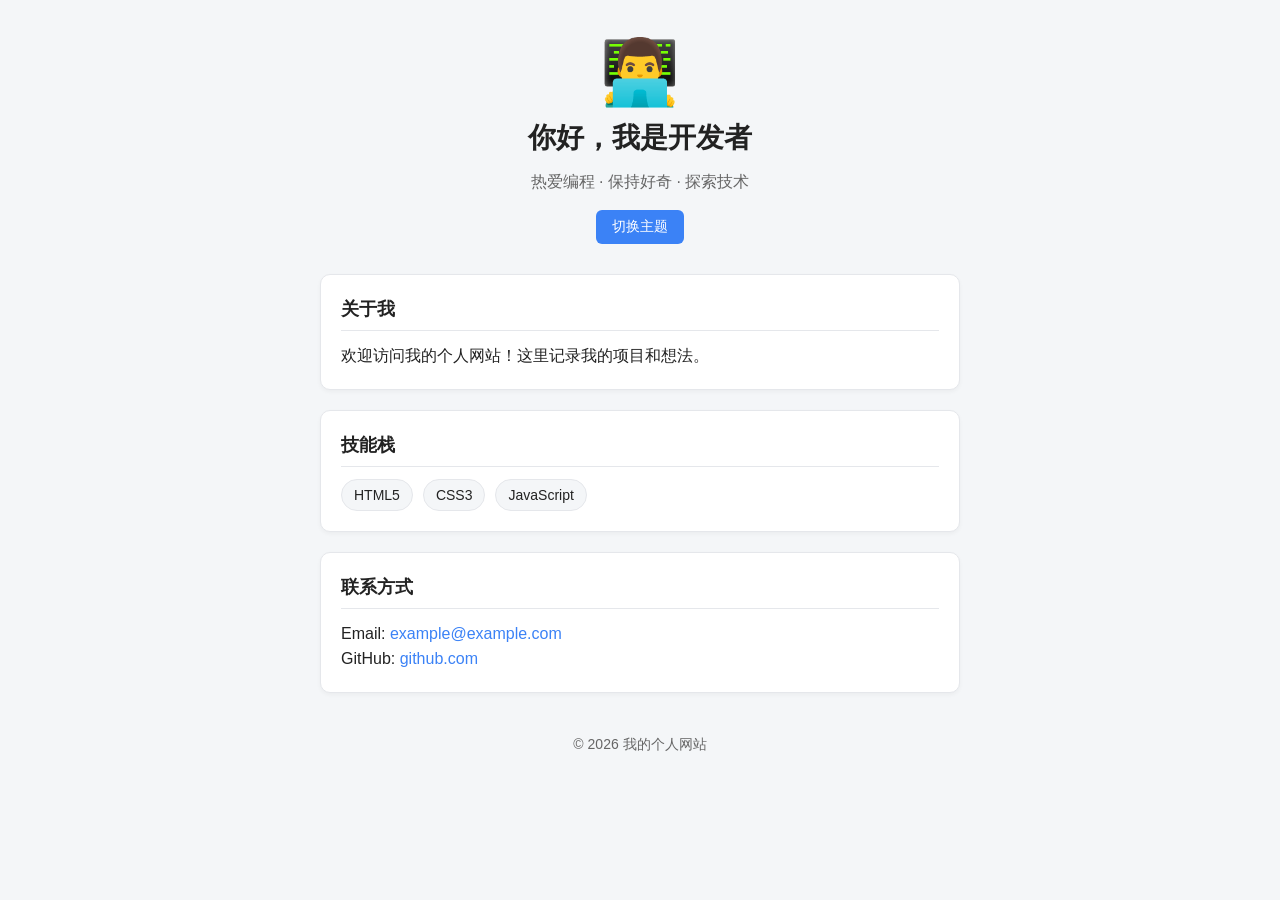
==== commit 482c2f26: "Add files via upload" ====
--- a/index.html
+++ b/index.html
@@ -1,11 +1,47 @@
-<!doctype html>
+<!DOCTYPE html>
 <html lang="zh-CN">
-<head><meta charset="UTF-8"><meta name="viewport" content="width=device-width,initial-scale=1"><meta name="description" content="一个关于创作、探索与日常灵感的个人空间。"><title>pq 的个人空间 · 保持好奇</title>
-<link rel="stylesheet" href="style.css"></head>
-<body><div class="wrap"><header><a href="#" class="brand"><span></span>pq 的个人空间</a><nav aria-label="主导航"><a href="#work">作品</a><a href="#about">关于</a><a href="#contact">联系 ↗</a></nav></header>
-<main><section class="hero"><div><div class="welcome"><span class="dot"></span>你好，我是 pq，欢迎来到我的小小世界</div><h1>保持好奇，<br>把热爱变成<br><em>something real.</em></h1><p class="intro">这里收藏我的创作、想法与日常灵感。<br>慢一点观察，认真做事，让每一个想法生根。</p><div class="actions"><a class="primary" href="#work">看看我的作品 <span class="arrow">↗</span></a><a href="#about">更多关于我 ↓</a></div></div><div class="art" role="img" aria-label="抽象植物插画：绿色叶片向着一轮淡黄色的太阳生长"><span class="art-number">Fig. 01</span><svg viewBox="0 0 440 465" aria-hidden="true"><circle cx="303" cy="122" r="63" fill="#f4ecc4"/><path d="M-15 410 Q190 332 458 412V465H0Z" fill="#cbd2ba"/><path d="M221 391C220 310 210 230 242 126" fill="none" stroke="#3b5140" stroke-width="5"/><path d="M225 323C127 326 119 250 131 219C194 220 224 261 225 323" fill="#708961"/><path d="M224 268C286 277 331 230 322 187C263 184 228 220 224 268" fill="#475f47"/><path d="M224 218C166 208 163 156 176 125C220 139 235 171 224 218" fill="#93a279"/><path d="M238 155C269 148 286 104 270 81C241 89 230 121 238 155" fill="#526e50"/><path d="M174 371H273L260 424H189Z" fill="#b09b7d"/><path d="M171 369H276V384H171Z" fill="#bcaa8a"/><ellipse cx="225" cy="432" rx="79" ry="8" fill="#afb99e" opacity=".4"/></svg><div class="art-label">GROW AT YOUR OWN PACE.</div></div></section>
-<div class="strip"><span>创作 / CREATE</span><span>探索 / EXPLORE</span><span>记录 / DOCUMENT</span><span>保持热爱 / STAY CURIOUS</span></div>
-<section class="section" id="work"><div class="heading"><div><div class="eyebrow">01 / SELECTED WORK</div><h2>一些想法，一些作品。</h2></div><span class="note">作品展示示例 · 待替换</span></div><div class="projects"><button class="project" data-project="0"><div class="cover cover-one"><div class="poster"><div class="tiny">A PERSONAL EXPLORATION</div><strong>Less,<br>but better.</strong><div class="circle"></div></div></div><div class="p-title"><span>留白的艺术</span><span>↗</span></div><div class="meta">示例项目 01 · 视觉与设计探索</div></button><button class="project" data-project="1"><div class="cover cover-two"><div class="landscape"><span class="sun"></span></div></div><div class="p-title"><span>日常的另一面</span><span>↗</span></div><div class="meta">示例项目 02 · 观察与灵感记录</div></button></div></section>
-<section class="section about" id="about"><div><div class="eyebrow">02 / A LITTLE ABOUT ME</div><h2>认真生活，<br>也认真创造。</h2></div><div><p class="about-copy">比起匆忙找到答案，<br>我更喜欢带着好奇心出发。<small>这是为你准备的自我介绍示例。你可以在这里写下自己的名字、正在做的事，以及希望被大家记住的那一点特别。</small></p><div class="tags"><span>✳ 创意探索</span><span>☀ 日常灵感</span><span>↗ 持续学习</span></div></div></section>
-<section class="contact" id="contact"><div><div class="eyebrow">03 / SAY HELLO</div><h2>好的故事，从一句你好开始。</h2><p>有想法，或者只是想打个招呼？欢迎来聊聊。</p></div><button id="contact-button">联系我 <span class="arrow">↗</span></button></section></main><footer><span>© 2026 pq 的个人空间</span><span>保持好奇，慢慢生长。 <a href="#" aria-label="回到顶部">↑</a></span></footer></div>
-<dialog id="detail"><button class="close" aria-label="关闭">×</button><div class="demo" id="dialog-label"></div><h2 id="dialog-title"></h2><p id="dialog-copy"></p></dialog><script src="script.js" defer></script></body></html>
+<head>
+  <meta charset="UTF-8">
+  <meta name="viewport" content="width=device-width, initial-scale=1.0">
+  <title>个人主页</title>
+  <link rel="stylesheet" href="style.css">
+</head>
+<body>
+  <div class="container">
+    <header class="profile">
+      <div class="avatar">👨‍💻</div>
+      <h1 id="name">你好，我是开发者</h1>
+      <p class="tagline">热爱编程 · 保持好奇 · 探索技术</p>
+      <button id="themeToggle" class="btn">切换主题</button>
+    </header>
+
+    <main>
+      <section class="card">
+        <h2>关于我</h2>
+        <p>欢迎访问我的个人网站！这里记录我的项目和想法。</p>
+      </section>
+
+      <section class="card">
+        <h2>技能栈</h2>
+        <ul class="skills">
+          <li>HTML5</li>
+          <li>CSS3</li>
+          <li>JavaScript</li>
+        </ul>
+      </section>
+
+      <section class="card">
+        <h2>联系方式</h2>
+        <p>Email: <a href="mailto:example@example.com">example@example.com</a></p>
+        <p>GitHub: <a href="https://github.com" target="_blank" rel="noopener noreferrer">github.com</a></p>
+      </section>
+    </main>
+
+    <footer>
+      <p>&copy; <span id="year"></span> 我的个人网站</p>
+    </footer>
+  </div>
+
+  <script src="script.js"></script>
+</body>
+</html>
--- a/style.css
+++ b/style.css
@@ -1 +1,123 @@
-:root{--paper:#f6f4ed;--ink:#252c27;--muted:#73796f;--line:#d9dcd2;--green:#405941;--lime:#d7e99a}*{box-sizing:border-box}html{scroll-behavior:smooth;scroll-padding-top:35px}body{margin:0;background:var(--paper);color:var(--ink);font-family:Arial,"PingFang SC","Microsoft YaHei",sans-serif}a{color:inherit;text-decoration:none}button{font:inherit;cursor:pointer}a:focus-visible,button:focus-visible{outline:3px solid #7b954c;outline-offset:5px}.wrap{max-width:1240px;margin:auto;padding:0 56px}header{height:106px;display:flex;align-items:center;justify-content:space-between;border-bottom:1px solid var(--line)}.brand{font-size:20px;font-weight:700;letter-spacing:-.8px}.brand span{display:inline-block;width:17px;height:17px;border-radius:50%;background:var(--green);margin-right:10px}nav{display:flex;gap:32px;font-size:13px}nav a:hover{color:#72934d}.hero{padding:86px 0 90px;display:grid;grid-template-columns:1.12fr 1fr;gap:65px;align-items:center}.eyebrow{font-size:11px;letter-spacing:2px;color:var(--muted)}.welcome{display:flex;align-items:center;gap:9px;margin-bottom:30px;font-size:13px}.dot{width:6px;height:6px;border-radius:50%;background:#7e9960}h1{font-weight:500;font-size:clamp(44px,5.2vw,68px);line-height:1.27;letter-spacing:-3px;margin:0 0 27px}h1 em{font-family:Georgia,serif;font-style:italic;color:var(--green);font-size:1.15em;letter-spacing:-4px}.intro{font-size:15px;line-height:1.95;color:var(--muted);max-width:385px}.actions{display:flex;align-items:center;gap:25px;margin-top:34px;font-size:13px}.primary{background:var(--green);color:white;padding:16px 23px;border-radius:4px}.primary:hover{background:#2f452f}.arrow{padding-left:24px}.art{position:relative;height:465px;background:#e7eadc;border-radius:150px 150px 5px 5px;overflow:hidden}.art svg{width:100%;height:100%;display:block}.art-label{position:absolute;bottom:22px;left:25px;font-size:10px;letter-spacing:2px;color:#445443}.art-number{position:absolute;right:25px;top:30px;font:italic 15px Georgia;color:#6b795f}.strip{display:flex;justify-content:space-between;border-top:1px solid var(--line);border-bottom:1px solid var(--line);padding:22px 0;color:var(--muted);font-size:11px;letter-spacing:2px}.section{padding:90px 0}.heading{display:flex;align-items:end;justify-content:space-between;margin-bottom:32px}h2{font-size:33px;font-weight:500;letter-spacing:-1px;margin:12px 0 0}.note{color:var(--muted);font-size:12px}.projects{display:grid;grid-template-columns:1fr 1fr;gap:30px}.project{background:none;border:0;padding:0;text-align:left;color:inherit}.cover{height:295px;position:relative;overflow:hidden;border-radius:4px;transition:transform .3s}.project:hover .cover{transform:translateY(-5px)}.cover-one{background:#d9ded0;display:grid;place-items:center}.poster{background:#fbfaf6;width:158px;height:216px;transform:rotate(-10deg);padding:20px;box-shadow:18px 22px 30px #25332524}.poster .tiny{font-size:7px;letter-spacing:2px}.poster strong{font:40px/.9 Georgia;display:block;margin-top:13px;font-weight:400}.poster .circle{width:88px;height:88px;border-radius:50%;background:#729060;margin-top:18px}.cover-two{background:#e8dfd0;display:grid;place-items:center}.landscape{width:228px;height:172px;border:9px solid #faf8ef;box-shadow:0 12px 25px #433b3226;transform:rotate(6deg);background:linear-gradient(170deg,#b9cbd0 0 46%,#a7af85 46% 63%,#566c4f 63% 80%,#c8bf8d 80%);position:relative}.sun{position:absolute;width:32px;height:32px;background:#fff0c2;border-radius:50%;top:20px;right:35px}.p-title{display:flex;justify-content:space-between;margin:21px 0 9px;font-size:19px}.meta{font-size:12px;color:var(--muted)}.about{display:grid;grid-template-columns:1fr 1.2fr;gap:60px;border-top:1px solid var(--line)}.about-copy{font-size:21px;line-height:1.9;margin:0}.about-copy small{display:block;font-size:14px;color:var(--muted);margin-top:20px}.tags{display:flex;gap:10px;flex-wrap:wrap;margin-top:28px}.tags span{font-size:12px;border:1px solid var(--line);padding:8px 14px;border-radius:30px}.contact{background:var(--green);border-radius:5px;color:#f7f6ec;padding:52px;display:flex;align-items:center;justify-content:space-between;margin-bottom:60px}.contact h2{font-size:37px;margin-bottom:16px}.contact p{font-size:13px;color:#cbd5c4}.contact button{background:var(--lime);color:var(--ink);padding:16px 23px;border:0;border-radius:4px;white-space:nowrap}.contact .eyebrow{color:#bcccb0}footer{padding:25px 0 33px;display:flex;justify-content:space-between;font-size:11px;color:var(--muted);border-top:1px solid var(--line)}dialog{border:1px solid var(--line);border-radius:12px;padding:36px;max-width:500px;width:calc(100% - 40px);background:var(--paper);color:var(--ink)}dialog::backdrop{background:#17201880;backdrop-filter:blur(5px)}dialog h2{font-size:25px}dialog p{font-size:15px;line-height:1.9;color:var(--muted)}.close{float:right;border:0;background:transparent;font-size:25px}.demo{font-size:11px;letter-spacing:1px;color:var(--muted)}@media(max-width:760px){.wrap{padding:0 24px}header{height:80px}nav{gap:20px}.brand{font-size:17px}.hero{grid-template-columns:1fr;padding:50px 0;gap:38px}h1{font-size:49px}.art{height:350px;max-width:430px;width:100%;margin:auto}.strip{font-size:9px;letter-spacing:1px}.section{padding:58px 0}.projects{grid-template-columns:1fr;gap:33px}.cover{height:290px}.about{grid-template-columns:1fr;gap:25px}.about-copy{font-size:19px}.contact{padding:30px;display:block}.contact h2{font-size:29px}.contact button{margin-top:18px}.heading{align-items:start}.heading .note{max-width:96px;line-height:1.6}footer{font-size:10px}.contact{margin-bottom:40px}}@media(prefers-reduced-motion:reduce){html{scroll-behavior:auto}.cover{transition:none}}
+:root {
+  --bg-color: #f4f6f8;
+  --card-bg: #ffffff;
+  --text-color: #222222;
+  --text-secondary: #666666;
+  --accent-color: #3b82f6;
+  --accent-hover: #2563eb;
+  --border-color: #e5e7eb;
+}
+
+[data-theme="dark"] {
+  --bg-color: #0f172a;
+  --card-bg: #1e293b;
+  --text-color: #f8fafc;
+  --text-secondary: #94a3b8;
+  --accent-color: #60a5fa;
+  --accent-hover: #93c5fd;
+  --border-color: #334155;
+}
+
+* {
+  box-sizing: border-box;
+  margin: 0;
+  padding: 0;
+}
+
+body {
+  font-family: -apple-system, BlinkMacSystemFont, "Segoe UI", Roboto, "Helvetica Neue", Arial, sans-serif;
+  background-color: var(--bg-color);
+  color: var(--text-color);
+  line-height: 1.6;
+  transition: background-color 0.3s, color 0.3s;
+}
+
+.container {
+  max-width: 680px;
+  margin: 40px auto;
+  padding: 0 20px;
+}
+
+.profile {
+  text-align: center;
+  margin-bottom: 30px;
+}
+
+.avatar {
+  font-size: 64px;
+  line-height: 1;
+  margin-bottom: 12px;
+}
+
+.profile h1 {
+  font-size: 28px;
+  margin-bottom: 8px;
+}
+
+.tagline {
+  color: var(--text-secondary);
+  margin-bottom: 16px;
+}
+
+.btn {
+  background-color: var(--accent-color);
+  color: #ffffff;
+  border: none;
+  border-radius: 6px;
+  padding: 8px 16px;
+  font-size: 14px;
+  cursor: pointer;
+  transition: background-color 0.2s;
+}
+
+.btn:hover {
+  background-color: var(--accent-hover);
+}
+
+.card {
+  background-color: var(--card-bg);
+  border: 1px solid var(--border-color);
+  border-radius: 10px;
+  padding: 20px;
+  margin-bottom: 20px;
+  box-shadow: 0 2px 4px rgba(0, 0, 0, 0.04);
+}
+
+.card h2 {
+  font-size: 18px;
+  margin-bottom: 12px;
+  border-bottom: 1px solid var(--border-color);
+  padding-bottom: 6px;
+}
+
+.skills {
+  list-style: none;
+  display: flex;
+  gap: 10px;
+  flex-wrap: wrap;
+}
+
+.skills li {
+  background-color: var(--bg-color);
+  border: 1px solid var(--border-color);
+  padding: 4px 12px;
+  border-radius: 16px;
+  font-size: 14px;
+}
+
+a {
+  color: var(--accent-color);
+  text-decoration: none;
+}
+
+a:hover {
+  text-decoration: underline;
+}
+
+footer {
+  text-align: center;
+  color: var(--text-secondary);
+  font-size: 14px;
+  margin-top: 40px;
+  padding-bottom: 20px;
+}
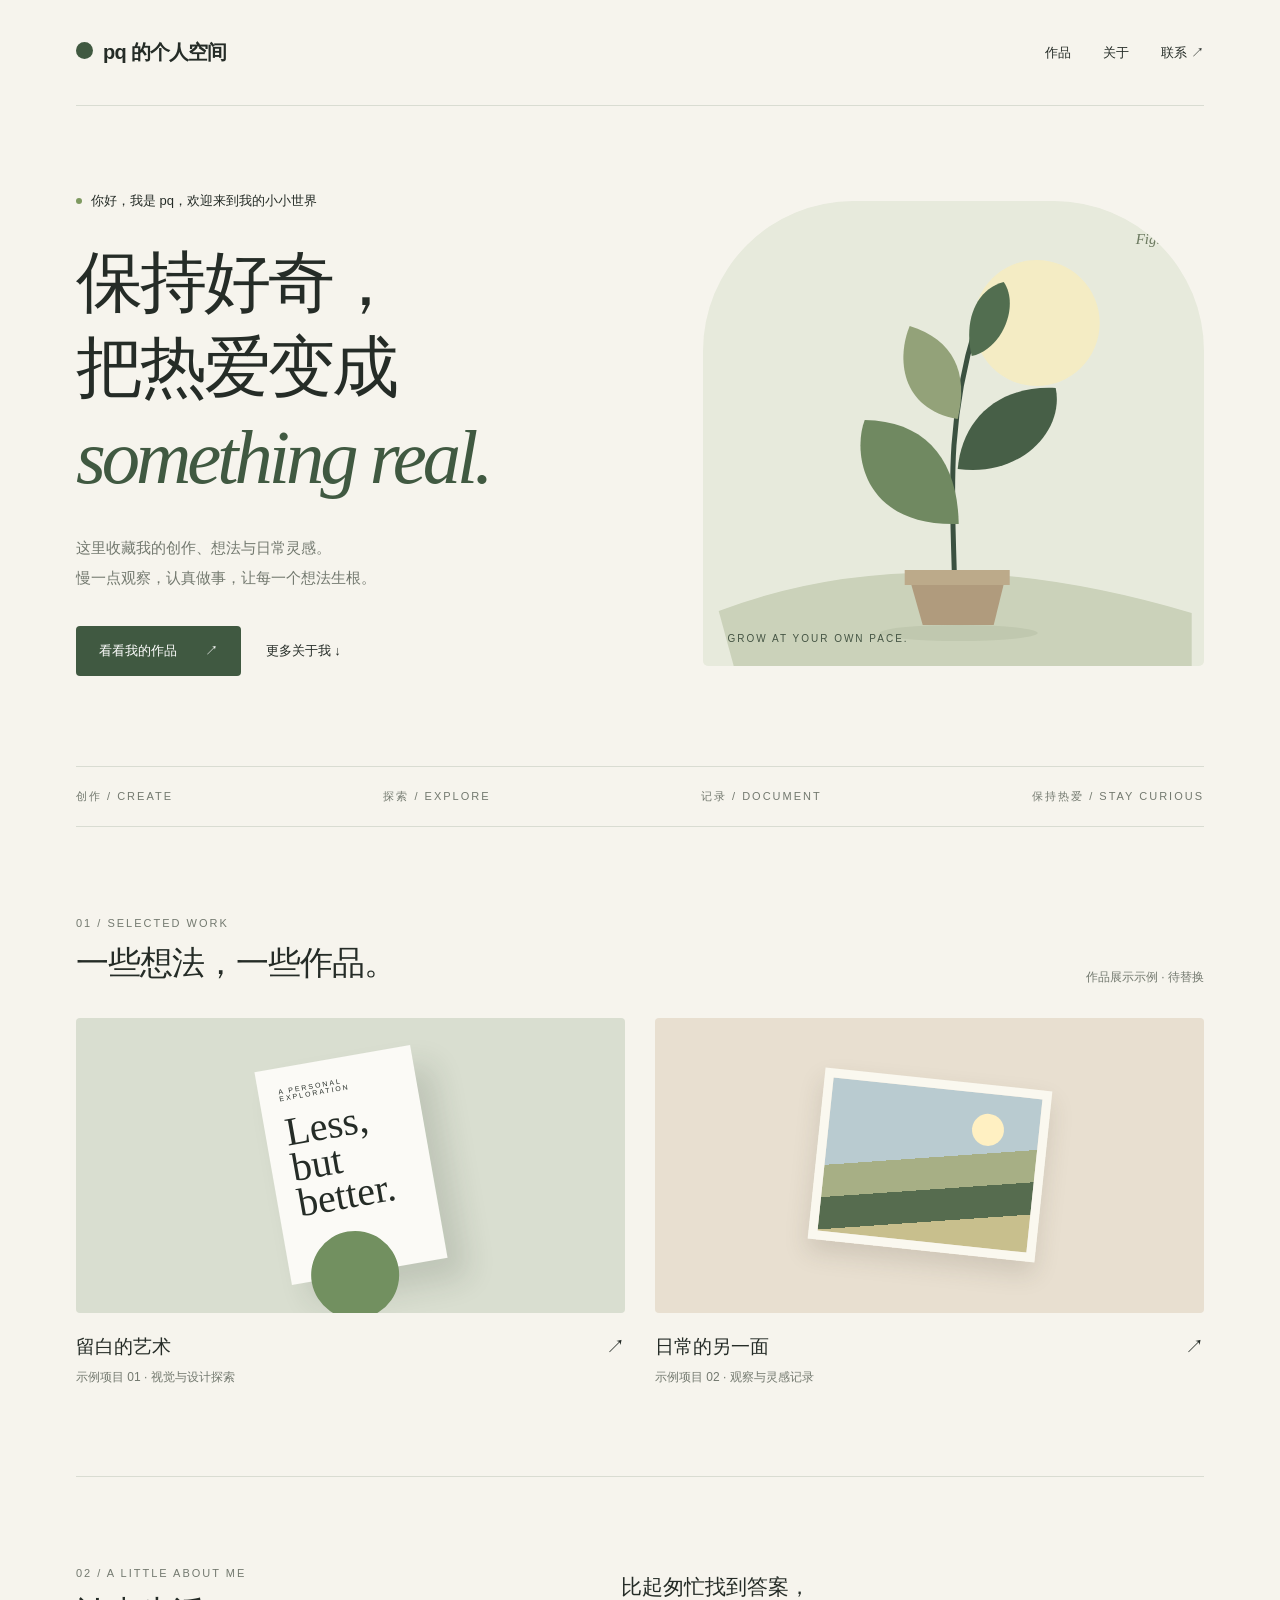
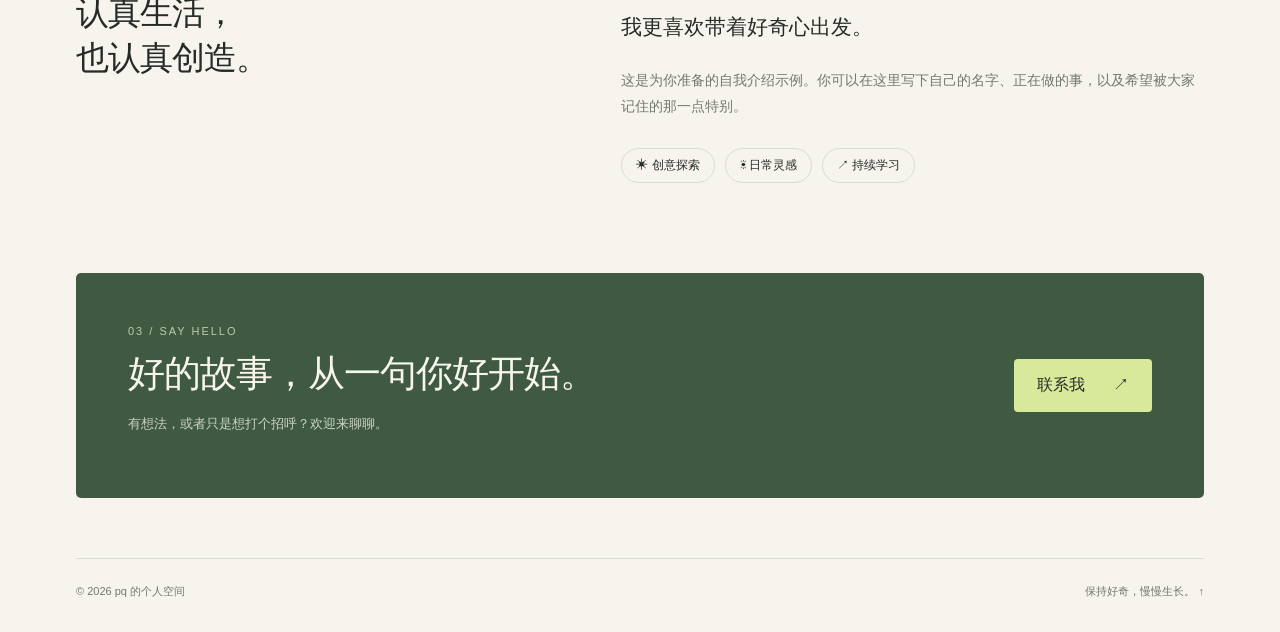
==== commit 093018e5: "Add files via upload" ====
--- a/index.html
+++ b/index.html
@@ -1,47 +1,11 @@
-<!DOCTYPE html>
+<!doctype html>
 <html lang="zh-CN">
-<head>
-  <meta charset="UTF-8">
-  <meta name="viewport" content="width=device-width, initial-scale=1.0">
-  <title>个人主页</title>
-  <link rel="stylesheet" href="style.css">
-</head>
-<body>
-  <div class="container">
-    <header class="profile">
-      <div class="avatar">👨‍💻</div>
-      <h1 id="name">你好，我是开发者</h1>
-      <p class="tagline">热爱编程 · 保持好奇 · 探索技术</p>
-      <button id="themeToggle" class="btn">切换主题</button>
-    </header>
-
-    <main>
-      <section class="card">
-        <h2>关于我</h2>
-        <p>欢迎访问我的个人网站！这里记录我的项目和想法。</p>
-      </section>
-
-      <section class="card">
-        <h2>技能栈</h2>
-        <ul class="skills">
-          <li>HTML5</li>
-          <li>CSS3</li>
-          <li>JavaScript</li>
-        </ul>
-      </section>
-
-      <section class="card">
-        <h2>联系方式</h2>
-        <p>Email: <a href="mailto:example@example.com">example@example.com</a></p>
-        <p>GitHub: <a href="https://github.com" target="_blank" rel="noopener noreferrer">github.com</a></p>
-      </section>
-    </main>
-
-    <footer>
-      <p>&copy; <span id="year"></span> 我的个人网站</p>
-    </footer>
-  </div>
-
-  <script src="script.js"></script>
-</body>
-</html>
+<head><meta charset="UTF-8"><meta name="viewport" content="width=device-width,initial-scale=1"><meta name="description" content="一个关于创作、探索与日常灵感的个人空间。"><title>pq 的个人空间 · 保持好奇</title>
+<link rel="stylesheet" href="style.css"></head>
+<body><div class="wrap"><header><a href="#" class="brand"><span></span>pq 的个人空间</a><nav aria-label="主导航"><a href="#work">作品</a><a href="#about">关于</a><a href="#contact">联系 ↗</a></nav></header>
+<main><section class="hero"><div><div class="welcome"><span class="dot"></span>你好，我是 pq，欢迎来到我的小小世界</div><h1>保持好奇，<br>把热爱变成<br><em>something real.</em></h1><p class="intro">这里收藏我的创作、想法与日常灵感。<br>慢一点观察，认真做事，让每一个想法生根。</p><div class="actions"><a class="primary" href="#work">看看我的作品 <span class="arrow">↗</span></a><a href="#about">更多关于我 ↓</a></div></div><div class="art" role="img" aria-label="抽象植物插画：绿色叶片向着一轮淡黄色的太阳生长"><span class="art-number">Fig. 01</span><svg viewBox="0 0 440 465" aria-hidden="true"><circle cx="303" cy="122" r="63" fill="#f4ecc4"/><path d="M-15 410 Q190 332 458 412V465H0Z" fill="#cbd2ba"/><path d="M221 391C220 310 210 230 242 126" fill="none" stroke="#3b5140" stroke-width="5"/><path d="M225 323C127 326 119 250 131 219C194 220 224 261 225 323" fill="#708961"/><path d="M224 268C286 277 331 230 322 187C263 184 228 220 224 268" fill="#475f47"/><path d="M224 218C166 208 163 156 176 125C220 139 235 171 224 218" fill="#93a279"/><path d="M238 155C269 148 286 104 270 81C241 89 230 121 238 155" fill="#526e50"/><path d="M174 371H273L260 424H189Z" fill="#b09b7d"/><path d="M171 369H276V384H171Z" fill="#bcaa8a"/><ellipse cx="225" cy="432" rx="79" ry="8" fill="#afb99e" opacity=".4"/></svg><div class="art-label">GROW AT YOUR OWN PACE.</div></div></section>
+<div class="strip"><span>创作 / CREATE</span><span>探索 / EXPLORE</span><span>记录 / DOCUMENT</span><span>保持热爱 / STAY CURIOUS</span></div>
+<section class="section" id="work"><div class="heading"><div><div class="eyebrow">01 / SELECTED WORK</div><h2>一些想法，一些作品。</h2></div><span class="note">作品展示示例 · 待替换</span></div><div class="projects"><button class="project" data-project="0"><div class="cover cover-one"><div class="poster"><div class="tiny">A PERSONAL EXPLORATION</div><strong>Less,<br>but better.</strong><div class="circle"></div></div></div><div class="p-title"><span>留白的艺术</span><span>↗</span></div><div class="meta">示例项目 01 · 视觉与设计探索</div></button><button class="project" data-project="1"><div class="cover cover-two"><div class="landscape"><span class="sun"></span></div></div><div class="p-title"><span>日常的另一面</span><span>↗</span></div><div class="meta">示例项目 02 · 观察与灵感记录</div></button></div></section>
+<section class="section about" id="about"><div><div class="eyebrow">02 / A LITTLE ABOUT ME</div><h2>认真生活，<br>也认真创造。</h2></div><div><p class="about-copy">比起匆忙找到答案，<br>我更喜欢带着好奇心出发。<small>这是为你准备的自我介绍示例。你可以在这里写下自己的名字、正在做的事，以及希望被大家记住的那一点特别。</small></p><div class="tags"><span>✳ 创意探索</span><span>☀ 日常灵感</span><span>↗ 持续学习</span></div></div></section>
+<section class="contact" id="contact"><div><div class="eyebrow">03 / SAY HELLO</div><h2>好的故事，从一句你好开始。</h2><p>有想法，或者只是想打个招呼？欢迎来聊聊。</p></div><button id="contact-button">联系我 <span class="arrow">↗</span></button></section></main><footer><span>© 2026 pq 的个人空间</span><span>保持好奇，慢慢生长。 <a href="#" aria-label="回到顶部">↑</a></span></footer></div>
+<dialog id="detail"><button class="close" aria-label="关闭">×</button><div class="demo" id="dialog-label"></div><h2 id="dialog-title"></h2><p id="dialog-copy"></p></dialog><script src="script.js" defer></script></body></html>
--- a/style.css
+++ b/style.css
@@ -1,123 +1 @@
-:root {
-  --bg-color: #f4f6f8;
-  --card-bg: #ffffff;
-  --text-color: #222222;
-  --text-secondary: #666666;
-  --accent-color: #3b82f6;
-  --accent-hover: #2563eb;
-  --border-color: #e5e7eb;
-}
-
-[data-theme="dark"] {
-  --bg-color: #0f172a;
-  --card-bg: #1e293b;
-  --text-color: #f8fafc;
-  --text-secondary: #94a3b8;
-  --accent-color: #60a5fa;
-  --accent-hover: #93c5fd;
-  --border-color: #334155;
-}
-
-* {
-  box-sizing: border-box;
-  margin: 0;
-  padding: 0;
-}
-
-body {
-  font-family: -apple-system, BlinkMacSystemFont, "Segoe UI", Roboto, "Helvetica Neue", Arial, sans-serif;
-  background-color: var(--bg-color);
-  color: var(--text-color);
-  line-height: 1.6;
-  transition: background-color 0.3s, color 0.3s;
-}
-
-.container {
-  max-width: 680px;
-  margin: 40px auto;
-  padding: 0 20px;
-}
-
-.profile {
-  text-align: center;
-  margin-bottom: 30px;
-}
-
-.avatar {
-  font-size: 64px;
-  line-height: 1;
-  margin-bottom: 12px;
-}
-
-.profile h1 {
-  font-size: 28px;
-  margin-bottom: 8px;
-}
-
-.tagline {
-  color: var(--text-secondary);
-  margin-bottom: 16px;
-}
-
-.btn {
-  background-color: var(--accent-color);
-  color: #ffffff;
-  border: none;
-  border-radius: 6px;
-  padding: 8px 16px;
-  font-size: 14px;
-  cursor: pointer;
-  transition: background-color 0.2s;
-}
-
-.btn:hover {
-  background-color: var(--accent-hover);
-}
-
-.card {
-  background-color: var(--card-bg);
-  border: 1px solid var(--border-color);
-  border-radius: 10px;
-  padding: 20px;
-  margin-bottom: 20px;
-  box-shadow: 0 2px 4px rgba(0, 0, 0, 0.04);
-}
-
-.card h2 {
-  font-size: 18px;
-  margin-bottom: 12px;
-  border-bottom: 1px solid var(--border-color);
-  padding-bottom: 6px;
-}
-
-.skills {
-  list-style: none;
-  display: flex;
-  gap: 10px;
-  flex-wrap: wrap;
-}
-
-.skills li {
-  background-color: var(--bg-color);
-  border: 1px solid var(--border-color);
-  padding: 4px 12px;
-  border-radius: 16px;
-  font-size: 14px;
-}
-
-a {
-  color: var(--accent-color);
-  text-decoration: none;
-}
-
-a:hover {
-  text-decoration: underline;
-}
-
-footer {
-  text-align: center;
-  color: var(--text-secondary);
-  font-size: 14px;
-  margin-top: 40px;
-  padding-bottom: 20px;
-}
+:root{--paper:#f6f4ed;--ink:#252c27;--muted:#73796f;--line:#d9dcd2;--green:#405941;--lime:#d7e99a}*{box-sizing:border-box}html{scroll-behavior:smooth;scroll-padding-top:35px}body{margin:0;background:var(--paper);color:var(--ink);font-family:Arial,"PingFang SC","Microsoft YaHei",sans-serif}a{color:inherit;text-decoration:none}button{font:inherit;cursor:pointer}a:focus-visible,button:focus-visible{outline:3px solid #7b954c;outline-offset:5px}.wrap{max-width:1240px;margin:auto;padding:0 56px}header{height:106px;display:flex;align-items:center;justify-content:space-between;border-bottom:1px solid var(--line)}.brand{font-size:20px;font-weight:700;letter-spacing:-.8px}.brand span{display:inline-block;width:17px;height:17px;border-radius:50%;background:var(--green);margin-right:10px}nav{display:flex;gap:32px;font-size:13px}nav a:hover{color:#72934d}.hero{padding:86px 0 90px;display:grid;grid-template-columns:1.12fr 1fr;gap:65px;align-items:center}.eyebrow{font-size:11px;letter-spacing:2px;color:var(--muted)}.welcome{display:flex;align-items:center;gap:9px;margin-bottom:30px;font-size:13px}.dot{width:6px;height:6px;border-radius:50%;background:#7e9960}h1{font-weight:500;font-size:clamp(44px,5.2vw,68px);line-height:1.27;letter-spacing:-3px;margin:0 0 27px}h1 em{font-family:Georgia,serif;font-style:italic;color:var(--green);font-size:1.15em;letter-spacing:-4px}.intro{font-size:15px;line-height:1.95;color:var(--muted);max-width:385px}.actions{display:flex;align-items:center;gap:25px;margin-top:34px;font-size:13px}.primary{background:var(--green);color:white;padding:16px 23px;border-radius:4px}.primary:hover{background:#2f452f}.arrow{padding-left:24px}.art{position:relative;height:465px;background:#e7eadc;border-radius:150px 150px 5px 5px;overflow:hidden}.art svg{width:100%;height:100%;display:block}.art-label{position:absolute;bottom:22px;left:25px;font-size:10px;letter-spacing:2px;color:#445443}.art-number{position:absolute;right:25px;top:30px;font:italic 15px Georgia;color:#6b795f}.strip{display:flex;justify-content:space-between;border-top:1px solid var(--line);border-bottom:1px solid var(--line);padding:22px 0;color:var(--muted);font-size:11px;letter-spacing:2px}.section{padding:90px 0}.heading{display:flex;align-items:end;justify-content:space-between;margin-bottom:32px}h2{font-size:33px;font-weight:500;letter-spacing:-1px;margin:12px 0 0}.note{color:var(--muted);font-size:12px}.projects{display:grid;grid-template-columns:1fr 1fr;gap:30px}.project{background:none;border:0;padding:0;text-align:left;color:inherit}.cover{height:295px;position:relative;overflow:hidden;border-radius:4px;transition:transform .3s}.project:hover .cover{transform:translateY(-5px)}.cover-one{background:#d9ded0;display:grid;place-items:center}.poster{background:#fbfaf6;width:158px;height:216px;transform:rotate(-10deg);padding:20px;box-shadow:18px 22px 30px #25332524}.poster .tiny{font-size:7px;letter-spacing:2px}.poster strong{font:40px/.9 Georgia;display:block;margin-top:13px;font-weight:400}.poster .circle{width:88px;height:88px;border-radius:50%;background:#729060;margin-top:18px}.cover-two{background:#e8dfd0;display:grid;place-items:center}.landscape{width:228px;height:172px;border:9px solid #faf8ef;box-shadow:0 12px 25px #433b3226;transform:rotate(6deg);background:linear-gradient(170deg,#b9cbd0 0 46%,#a7af85 46% 63%,#566c4f 63% 80%,#c8bf8d 80%);position:relative}.sun{position:absolute;width:32px;height:32px;background:#fff0c2;border-radius:50%;top:20px;right:35px}.p-title{display:flex;justify-content:space-between;margin:21px 0 9px;font-size:19px}.meta{font-size:12px;color:var(--muted)}.about{display:grid;grid-template-columns:1fr 1.2fr;gap:60px;border-top:1px solid var(--line)}.about-copy{font-size:21px;line-height:1.9;margin:0}.about-copy small{display:block;font-size:14px;color:var(--muted);margin-top:20px}.tags{display:flex;gap:10px;flex-wrap:wrap;margin-top:28px}.tags span{font-size:12px;border:1px solid var(--line);padding:8px 14px;border-radius:30px}.contact{background:var(--green);border-radius:5px;color:#f7f6ec;padding:52px;display:flex;align-items:center;justify-content:space-between;margin-bottom:60px}.contact h2{font-size:37px;margin-bottom:16px}.contact p{font-size:13px;color:#cbd5c4}.contact button{background:var(--lime);color:var(--ink);padding:16px 23px;border:0;border-radius:4px;white-space:nowrap}.contact .eyebrow{color:#bcccb0}footer{padding:25px 0 33px;display:flex;justify-content:space-between;font-size:11px;color:var(--muted);border-top:1px solid var(--line)}dialog{border:1px solid var(--line);border-radius:12px;padding:36px;max-width:500px;width:calc(100% - 40px);background:var(--paper);color:var(--ink)}dialog::backdrop{background:#17201880;backdrop-filter:blur(5px)}dialog h2{font-size:25px}dialog p{font-size:15px;line-height:1.9;color:var(--muted)}.close{float:right;border:0;background:transparent;font-size:25px}.demo{font-size:11px;letter-spacing:1px;color:var(--muted)}@media(max-width:760px){.wrap{padding:0 24px}header{height:80px}nav{gap:20px}.brand{font-size:17px}.hero{grid-template-columns:1fr;padding:50px 0;gap:38px}h1{font-size:49px}.art{height:350px;max-width:430px;width:100%;margin:auto}.strip{font-size:9px;letter-spacing:1px}.section{padding:58px 0}.projects{grid-template-columns:1fr;gap:33px}.cover{height:290px}.about{grid-template-columns:1fr;gap:25px}.about-copy{font-size:19px}.contact{padding:30px;display:block}.contact h2{font-size:29px}.contact button{margin-top:18px}.heading{align-items:start}.heading .note{max-width:96px;line-height:1.6}footer{font-size:10px}.contact{margin-bottom:40px}}@media(prefers-reduced-motion:reduce){html{scroll-behavior:auto}.cover{transition:none}}
